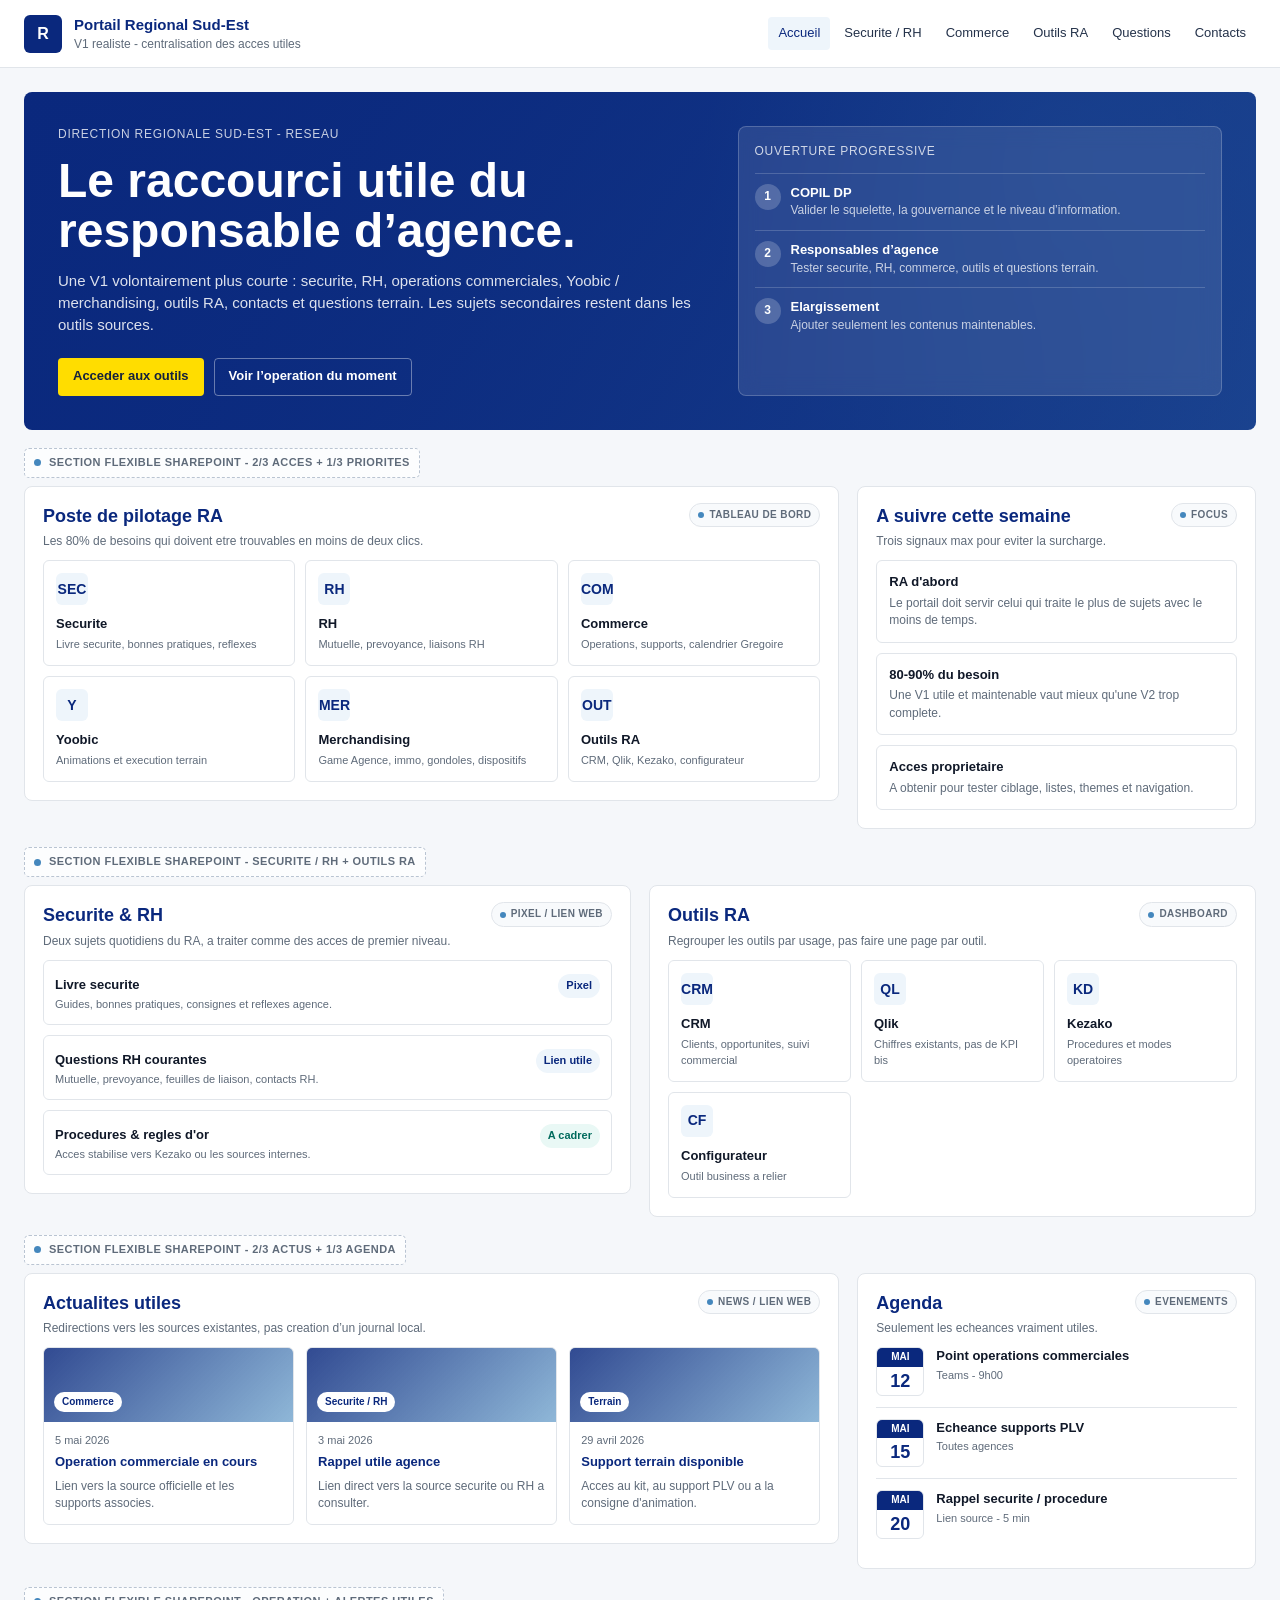
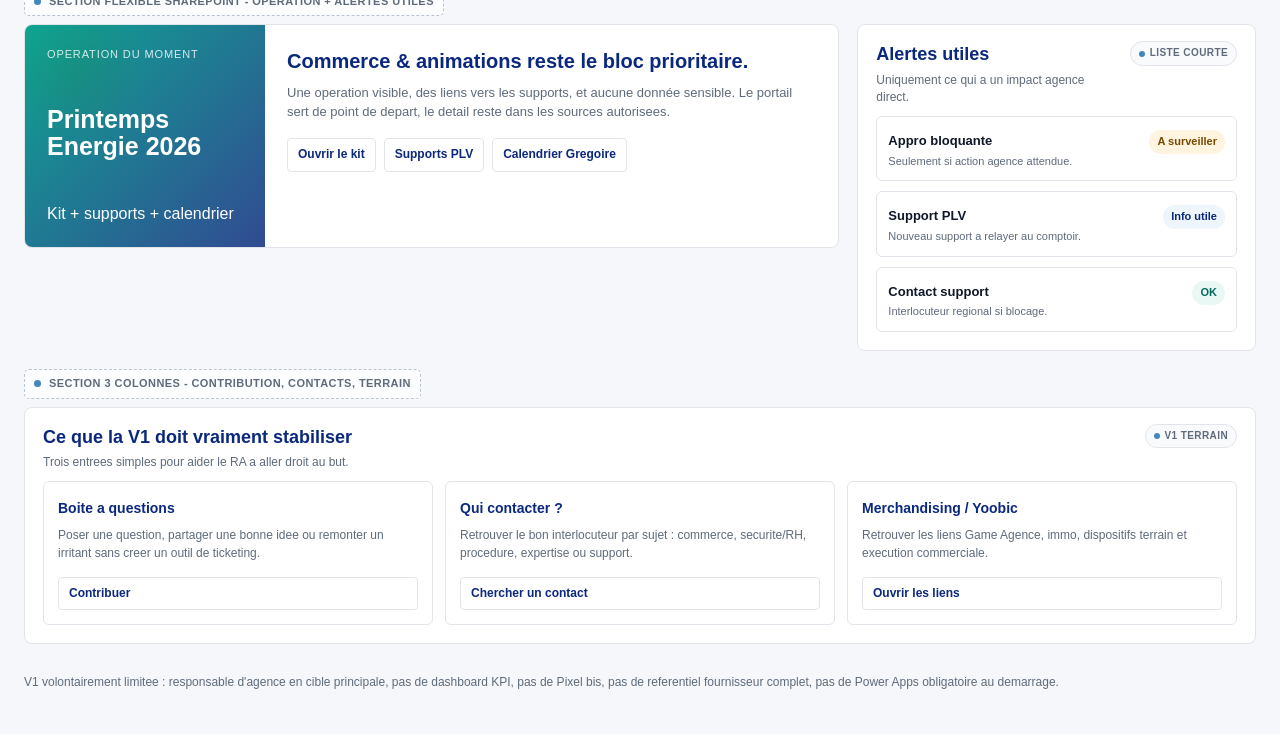
==== maquettes/drse-v1-realiste/index.html @ 52244645 "Make V1 mockup links interactive" ====
<!doctype html>
<html lang="fr">
  <head>
    <meta charset="UTF-8" />
    <meta name="viewport" content="width=device-width, initial-scale=1.0" />
    <title>Portail Regional Sud-Est - V1 realiste</title>
    <style>
      :root {
        --rexel-blue: #0a287d;
        --rexel-light-blue: #4487bd;
        --rexel-green: #009f8c;
        --rexel-orange: #ff9d00;
        --rexel-yellow: #ffdd00;
        --rexel-purple: #75007e;
        --surface: #ffffff;
        --page: #f5f7fa;
        --line: #e1e5ea;
        --text: #101828;
        --muted: #5f6b7a;
        --soft-blue: #eef5fb;
        --soft-green: #e9f8f5;
        --soft-orange: #fff4df;
      }

      * {
        box-sizing: border-box;
      }

      body {
        margin: 0;
        background: var(--page);
        color: var(--text);
        font-family: "Segoe UI", Arial, sans-serif;
        line-height: 1.45;
      }

      html {
        scroll-behavior: smooth;
      }

      a {
        color: inherit;
        text-decoration: none;
      }

      .shell {
        min-height: 100vh;
      }

      .topbar {
        background: var(--surface);
        border-bottom: 1px solid var(--line);
      }

      .topbar-inner {
        max-width: 1320px;
        margin: 0 auto;
        padding: 14px 24px;
        display: flex;
        align-items: center;
        justify-content: space-between;
        gap: 20px;
      }

      .brand {
        display: flex;
        align-items: center;
        gap: 12px;
        min-width: 0;
      }

      .brand-mark {
        width: 38px;
        height: 38px;
        border-radius: 6px;
        background: var(--rexel-blue);
        color: white;
        display: grid;
        place-items: center;
        font-weight: 800;
        letter-spacing: 0;
      }

      .brand-title {
        font-size: 15px;
        font-weight: 700;
        color: var(--rexel-blue);
      }

      .brand-subtitle {
        font-size: 12px;
        color: var(--muted);
      }

      .nav {
        display: flex;
        align-items: center;
        gap: 4px;
        flex-wrap: wrap;
        justify-content: flex-end;
      }

      .nav a {
        font-size: 13px;
        padding: 7px 10px;
        border-radius: 4px;
        color: #24324a;
      }

      .nav a.active,
      .nav a:hover {
        background: var(--soft-blue);
        color: var(--rexel-blue);
      }

      .page {
        max-width: 1320px;
        margin: 0 auto;
        padding: 24px;
      }

      .hero {
        position: relative;
        overflow: hidden;
        border-radius: 8px;
        background:
          linear-gradient(90deg, rgba(10, 40, 125, 0.94), rgba(10, 40, 125, 0.72)),
          radial-gradient(circle at 85% 20%, rgba(68, 135, 189, 0.95), transparent 34%),
          linear-gradient(135deg, #0a287d, #4487bd);
        color: white;
        min-height: 220px;
        padding: 34px;
        display: grid;
        grid-template-columns: minmax(0, 1.15fr) minmax(280px, 0.85fr);
        gap: 24px;
      }

      .hero h1 {
        margin: 0;
        font-size: clamp(30px, 4vw, 48px);
        line-height: 1.05;
        letter-spacing: 0;
      }

      .hero p {
        max-width: 660px;
        margin: 14px 0 0;
        color: rgba(255, 255, 255, 0.86);
        font-size: 15px;
      }

      .hero-actions {
        margin-top: 22px;
        display: flex;
        flex-wrap: wrap;
        gap: 10px;
      }

      .button {
        display: inline-flex;
        align-items: center;
        justify-content: center;
        min-height: 38px;
        padding: 8px 14px;
        border-radius: 4px;
        border: 1px solid transparent;
        font-size: 13px;
        font-weight: 700;
        cursor: pointer;
      }

      .button.primary {
        background: var(--rexel-yellow);
        color: #14213d;
      }

      .button.secondary {
        border-color: rgba(255, 255, 255, 0.38);
        color: white;
      }

      .hero-panel {
        align-self: stretch;
        background: rgba(255, 255, 255, 0.1);
        border: 1px solid rgba(255, 255, 255, 0.2);
        border-radius: 8px;
        padding: 16px;
        backdrop-filter: blur(10px);
      }

      .hero-panel-title {
        font-size: 12px;
        text-transform: uppercase;
        letter-spacing: 0.06em;
        color: rgba(255, 255, 255, 0.78);
        margin-bottom: 12px;
      }

      .hero-step {
        display: flex;
        gap: 10px;
        padding: 10px 0;
        border-top: 1px solid rgba(255, 255, 255, 0.18);
      }

      .hero-step:first-of-type {
        border-top: 0;
      }

      .step-number {
        width: 26px;
        height: 26px;
        border-radius: 50%;
        background: rgba(255, 255, 255, 0.2);
        display: grid;
        place-items: center;
        font-size: 12px;
        font-weight: 700;
        flex: 0 0 auto;
      }

      .hero-step strong {
        display: block;
        font-size: 13px;
      }

      .hero-step span {
        display: block;
        font-size: 12px;
        color: rgba(255, 255, 255, 0.75);
      }

      .canvas-note {
        margin: 18px 0 8px;
        display: inline-flex;
        align-items: center;
        gap: 8px;
        padding: 6px 9px;
        border: 1px dashed #b9c4d2;
        background: rgba(255, 255, 255, 0.7);
        border-radius: 5px;
        font-size: 11px;
        font-weight: 700;
        color: var(--muted);
        text-transform: uppercase;
        letter-spacing: 0.04em;
      }

      .canvas-dot {
        width: 7px;
        height: 7px;
        border-radius: 50%;
        background: var(--rexel-light-blue);
      }

      .grid-12 {
        display: grid;
        grid-template-columns: repeat(12, minmax(0, 1fr));
        gap: 18px;
        align-items: start;
      }

      .span-8 {
        grid-column: span 8;
      }

      .span-4 {
        grid-column: span 4;
      }

      .span-6 {
        grid-column: span 6;
      }

      .card {
        background: var(--surface);
        border: 1px solid var(--line);
        border-radius: 8px;
        overflow: hidden;
        scroll-margin-top: 86px;
      }

      .card-header {
        min-height: 54px;
        padding: 16px 18px 10px;
        display: flex;
        align-items: flex-start;
        justify-content: space-between;
        gap: 12px;
      }

      .card-title {
        margin: 0;
        font-size: 18px;
        color: var(--rexel-blue);
        letter-spacing: 0;
      }

      .card-subtitle {
        margin: 4px 0 0;
        font-size: 12px;
        color: var(--muted);
      }

      .tag {
        display: inline-flex;
        align-items: center;
        gap: 5px;
        white-space: nowrap;
        border: 1px solid var(--line);
        background: #f8fafc;
        border-radius: 99px;
        padding: 4px 8px;
        font-size: 10px;
        color: var(--muted);
        font-weight: 700;
        text-transform: uppercase;
        letter-spacing: 0.04em;
      }

      .tag::before {
        content: "";
        width: 6px;
        height: 6px;
        border-radius: 50%;
        background: var(--rexel-light-blue);
      }

      .card-body {
        padding: 0 18px 18px;
      }

      .dashboard-grid {
        display: grid;
        grid-template-columns: repeat(3, minmax(0, 1fr));
        gap: 10px;
      }

      .tool-card {
        min-height: 106px;
        border: 1px solid var(--line);
        border-radius: 6px;
        padding: 12px;
        display: flex;
        flex-direction: column;
        justify-content: space-between;
        background: #fff;
      }

      .tool-card:hover {
        border-color: var(--rexel-light-blue);
      }

      [data-placeholder] {
        cursor: pointer;
      }

      .tool-icon {
        width: 32px;
        height: 32px;
        border-radius: 6px;
        background: var(--soft-blue);
        color: var(--rexel-blue);
        display: grid;
        place-items: center;
        font-size: 14px;
        font-weight: 800;
      }

      .tool-card strong {
        display: block;
        margin-top: 10px;
        font-size: 13px;
      }

      .tool-card span {
        display: block;
        margin-top: 3px;
        color: var(--muted);
        font-size: 11px;
      }

      .rail-list {
        display: grid;
        gap: 10px;
      }

      .rail-item {
        border: 1px solid var(--line);
        border-radius: 6px;
        padding: 12px;
        background: #fff;
      }

      .rail-item strong {
        display: block;
        font-size: 13px;
      }

      .rail-item span {
        display: block;
        margin-top: 3px;
        color: var(--muted);
        font-size: 12px;
      }

      .news-grid {
        display: grid;
        grid-template-columns: repeat(3, minmax(0, 1fr));
        gap: 12px;
      }

      .news-card {
        border: 1px solid var(--line);
        border-radius: 6px;
        overflow: hidden;
      }

      .news-visual {
        height: 74px;
        background:
          linear-gradient(135deg, rgba(10, 40, 125, 0.84), rgba(68, 135, 189, 0.6)),
          repeating-linear-gradient(45deg, rgba(255, 255, 255, 0.14) 0 8px, transparent 8px 16px);
        display: flex;
        align-items: flex-end;
        padding: 10px;
      }

      .pill {
        display: inline-flex;
        align-items: center;
        border-radius: 99px;
        padding: 3px 8px;
        font-size: 10px;
        font-weight: 800;
        color: var(--rexel-blue);
        background: white;
      }

      .news-content {
        padding: 11px;
      }

      .news-content .date {
        font-size: 11px;
        color: var(--muted);
      }

      .news-content strong {
        display: block;
        margin-top: 4px;
        font-size: 13px;
        color: var(--rexel-blue);
      }

      .news-content p {
        margin: 6px 0 0;
        color: var(--muted);
        font-size: 12px;
      }

      .event {
        display: flex;
        gap: 12px;
        padding: 11px 0;
        border-top: 1px solid var(--line);
      }

      .event:first-child {
        border-top: 0;
        padding-top: 0;
      }

      .datebox {
        width: 48px;
        min-width: 48px;
        border-radius: 6px;
        border: 1px solid var(--line);
        text-align: center;
        overflow: hidden;
      }

      .datebox span {
        display: block;
        background: var(--rexel-blue);
        color: white;
        font-size: 10px;
        font-weight: 800;
        padding: 2px;
      }

      .datebox strong {
        display: block;
        font-size: 18px;
        line-height: 28px;
        color: var(--rexel-blue);
      }

      .event-title {
        font-size: 13px;
        font-weight: 700;
      }

      .event-meta {
        margin-top: 2px;
        color: var(--muted);
        font-size: 11px;
      }

      .operation {
        display: grid;
        grid-template-columns: 240px 1fr;
        min-height: 224px;
      }

      .operation-visual {
        background:
          linear-gradient(135deg, rgba(0, 159, 140, 0.94), rgba(10, 40, 125, 0.84)),
          radial-gradient(circle at 20% 20%, rgba(255, 221, 0, 0.85), transparent 28%);
        color: white;
        padding: 22px;
        display: flex;
        flex-direction: column;
        justify-content: space-between;
      }

      .operation-visual .label {
        font-size: 11px;
        text-transform: uppercase;
        letter-spacing: 0.08em;
        opacity: 0.82;
      }

      .operation-visual strong {
        font-size: 25px;
        line-height: 1.08;
        display: block;
      }

      .operation-copy {
        padding: 22px;
      }

      .operation-copy h3 {
        margin: 0;
        font-size: 20px;
        color: var(--rexel-blue);
      }

      .operation-copy p {
        color: var(--muted);
        font-size: 13px;
        margin: 8px 0 16px;
      }

      .mini-actions {
        display: flex;
        gap: 8px;
        flex-wrap: wrap;
      }

      .mini-link {
        border: 1px solid var(--line);
        border-radius: 4px;
        padding: 7px 10px;
        font-size: 12px;
        font-weight: 700;
        color: var(--rexel-blue);
        background: white;
      }

      .status-list {
        display: grid;
        gap: 10px;
      }

      .status-row {
        display: grid;
        grid-template-columns: 1fr auto;
        gap: 10px;
        align-items: start;
        border: 1px solid var(--line);
        border-radius: 6px;
        padding: 11px;
      }

      .status-row strong {
        font-size: 13px;
      }

      .status-row span {
        display: block;
        color: var(--muted);
        font-size: 11px;
        margin-top: 2px;
      }

      .badge {
        border-radius: 99px;
        padding: 4px 8px;
        font-size: 10px;
        font-weight: 800;
        white-space: nowrap;
      }

      .badge.warn {
        color: #794900;
        background: var(--soft-orange);
      }

      .badge.ok {
        color: #006b5d;
        background: var(--soft-green);
      }

      .badge.info {
        color: var(--rexel-blue);
        background: var(--soft-blue);
      }

      .question-grid {
        display: grid;
        grid-template-columns: repeat(3, minmax(0, 1fr));
        gap: 12px;
      }

      .question-card {
        border: 1px solid var(--line);
        border-radius: 6px;
        padding: 14px;
        min-height: 144px;
        display: flex;
        flex-direction: column;
        justify-content: space-between;
      }

      .toast {
        position: fixed;
        right: 18px;
        bottom: 18px;
        z-index: 20;
        max-width: min(420px, calc(100vw - 36px));
        border: 1px solid rgba(10, 40, 125, 0.18);
        border-left: 4px solid var(--rexel-blue);
        border-radius: 8px;
        background: white;
        box-shadow: 0 18px 44px rgba(16, 24, 40, 0.18);
        padding: 14px 16px;
        color: var(--text);
        opacity: 0;
        pointer-events: none;
        transform: translateY(10px);
        transition: 0.18s ease;
      }

      .toast.visible {
        opacity: 1;
        transform: translateY(0);
      }

      .toast strong {
        display: block;
        color: var(--rexel-blue);
        font-size: 13px;
        margin-bottom: 4px;
      }

      .toast span {
        display: block;
        color: var(--muted);
        font-size: 12px;
      }

      .question-card strong {
        color: var(--rexel-blue);
        font-size: 14px;
      }

      .question-card p {
        color: var(--muted);
        font-size: 12px;
        margin: 8px 0 12px;
      }

      .footer-note {
        color: var(--muted);
        font-size: 12px;
        padding: 18px 0 6px;
      }

      @media (max-width: 1050px) {
        .hero,
        .operation {
          grid-template-columns: 1fr;
        }

        .span-8,
        .span-4,
        .span-6 {
          grid-column: 1 / -1;
        }

        .dashboard-grid,
        .news-grid,
        .question-grid {
          grid-template-columns: repeat(2, minmax(0, 1fr));
        }
      }

      @media (max-width: 700px) {
        .topbar-inner,
        .page {
          padding-left: 14px;
          padding-right: 14px;
        }

        .hero {
          padding: 24px;
        }

        .nav {
          justify-content: flex-start;
        }

        .dashboard-grid,
        .news-grid,
        .question-grid {
          grid-template-columns: 1fr;
        }
      }
    </style>
  </head>
  <body>
    <div class="shell">
      <header class="topbar">
        <div class="topbar-inner">
          <div class="brand">
            <div class="brand-mark">R</div>
            <div>
              <div class="brand-title">Portail Regional Sud-Est</div>
              <div class="brand-subtitle">V1 realiste - centralisation des acces utiles</div>
            </div>
          </div>
          <nav class="nav" aria-label="Navigation principale">
            <a href="#accueil" class="active">Accueil</a>
            <a href="#securite-rh">Securite / RH</a>
            <a href="#commerce">Commerce</a>
            <a href="#outils-ra">Outils RA</a>
            <a href="#questions">Questions</a>
            <a href="#contacts">Contacts</a>
          </nav>
        </div>
      </header>

      <main class="page">
        <section class="hero" id="accueil">
          <div>
            <div class="hero-panel-title">Direction Regionale Sud-Est - Reseau</div>
            <h1>Le raccourci utile du responsable d’agence.</h1>
            <p>
              Une V1 volontairement plus courte : securite, RH, operations commerciales,
              Yoobic / merchandising, outils RA, contacts et questions terrain. Les sujets
              secondaires restent dans les outils sources.
            </p>
            <div class="hero-actions">
              <a class="button primary" href="#outils-ra">Acceder aux outils</a>
              <a class="button secondary" href="#commerce">Voir l’operation du moment</a>
            </div>
          </div>
          <aside class="hero-panel" aria-label="Plan de deploiement">
            <div class="hero-panel-title">Ouverture progressive</div>
            <div class="hero-step">
              <div class="step-number">1</div>
              <div>
                <strong>COPIL DP</strong>
                <span>Valider le squelette, la gouvernance et le niveau d’information.</span>
              </div>
            </div>
            <div class="hero-step">
              <div class="step-number">2</div>
              <div>
                <strong>Responsables d’agence</strong>
                <span>Tester securite, RH, commerce, outils et questions terrain.</span>
              </div>
            </div>
            <div class="hero-step">
              <div class="step-number">3</div>
              <div>
                <strong>Elargissement</strong>
                <span>Ajouter seulement les contenus maintenables.</span>
              </div>
            </div>
          </aside>
        </section>

        <div class="canvas-note"><span class="canvas-dot"></span> Section flexible SharePoint - 2/3 acces + 1/3 priorites</div>
        <section class="grid-12" id="pilotage-ra">
          <div class="card span-8">
            <div class="card-header">
              <div>
                <h2 class="card-title">Poste de pilotage RA</h2>
                <p class="card-subtitle">Les 80% de besoins qui doivent etre trouvables en moins de deux clics.</p>
              </div>
              <span class="tag">Tableau de bord</span>
            </div>
            <div class="card-body dashboard-grid">
              <a class="tool-card" href="#securite-rh">
                <div class="tool-icon">SEC</div>
                <div><strong>Securite</strong><span>Livre securite, bonnes pratiques, reflexes</span></div>
              </a>
              <a class="tool-card" href="#securite-rh">
                <div class="tool-icon">RH</div>
                <div><strong>RH</strong><span>Mutuelle, prevoyance, liaisons RH</span></div>
              </a>
              <a class="tool-card" href="#commerce">
                <div class="tool-icon">COM</div>
                <div><strong>Commerce</strong><span>Operations, supports, calendrier Gregoire</span></div>
              </a>
              <a class="tool-card" href="#terrain">
                <div class="tool-icon">Y</div>
                <div><strong>Yoobic</strong><span>Animations et execution terrain</span></div>
              </a>
              <a class="tool-card" href="#terrain">
                <div class="tool-icon">MER</div>
                <div><strong>Merchandising</strong><span>Game Agence, immo, gondoles, dispositifs</span></div>
              </a>
              <a class="tool-card" href="#outils-ra">
                <div class="tool-icon">OUT</div>
                <div><strong>Outils RA</strong><span>CRM, Qlik, Kezako, configurateur</span></div>
              </a>
            </div>
          </div>

          <aside class="card span-4">
            <div class="card-header">
              <div>
                <h2 class="card-title">A suivre cette semaine</h2>
                <p class="card-subtitle">Trois signaux max pour eviter la surcharge.</p>
              </div>
              <span class="tag">Focus</span>
            </div>
            <div class="card-body rail-list">
              <a class="rail-item" href="#questions">
                <strong>RA d'abord</strong>
                <span>Le portail doit servir celui qui traite le plus de sujets avec le moins de temps.</span>
              </a>
              <a class="rail-item" href="#pilotage-ra">
                <strong>80-90% du besoin</strong>
                <span>Une V1 utile et maintenable vaut mieux qu'une V2 trop complete.</span>
              </a>
              <a class="rail-item" href="#" data-placeholder="Dans SharePoint, ce lien pointera vers la page de demande d'acces proprietaire ou le ticket support Smart.">
                <strong>Acces proprietaire</strong>
                <span>A obtenir pour tester ciblage, listes, themes et navigation.</span>
              </a>
            </div>
          </aside>
        </section>

        <div class="canvas-note"><span class="canvas-dot"></span> Section flexible SharePoint - securite / RH + outils RA</div>
        <section class="grid-12" id="securite-rh">
          <div class="card span-6">
            <div class="card-header">
              <div>
                <h2 class="card-title">Securite & RH</h2>
                <p class="card-subtitle">Deux sujets quotidiens du RA, a traiter comme des acces de premier niveau.</p>
              </div>
              <span class="tag">Pixel / lien web</span>
            </div>
            <div class="card-body status-list">
              <div class="status-row">
                <div><strong>Livre securite</strong><span>Guides, bonnes pratiques, consignes et reflexes agence.</span></div>
                <span class="badge info">Pixel</span>
              </div>
              <div class="status-row">
                <div><strong>Questions RH courantes</strong><span>Mutuelle, prevoyance, feuilles de liaison, contacts RH.</span></div>
                <span class="badge info">Lien utile</span>
              </div>
              <div class="status-row">
                <div><strong>Procedures & regles d'or</strong><span>Acces stabilise vers Kezako ou les sources internes.</span></div>
                <span class="badge ok">A cadrer</span>
              </div>
            </div>
          </div>

          <div class="card span-6" id="outils-ra">
            <div class="card-header">
              <div>
                <h2 class="card-title">Outils RA</h2>
                <p class="card-subtitle">Regrouper les outils par usage, pas faire une page par outil.</p>
              </div>
              <span class="tag">Dashboard</span>
            </div>
            <div class="card-body dashboard-grid">
              <a class="tool-card" href="#" data-placeholder="Lien source a connecter vers le CRM Rexel."><div class="tool-icon">CRM</div><div><strong>CRM</strong><span>Clients, opportunites, suivi commercial</span></div></a>
              <a class="tool-card" href="#" data-placeholder="Lien source a connecter vers Qlik / QlikSense."><div class="tool-icon">QL</div><div><strong>Qlik</strong><span>Chiffres existants, pas de KPI bis</span></div></a>
              <a class="tool-card" href="#" data-placeholder="Lien source a connecter vers Kezako, rubrique procedures utiles RA."><div class="tool-icon">KD</div><div><strong>Kezako</strong><span>Procedures et modes operatoires</span></div></a>
              <a class="tool-card" href="#" data-placeholder="Lien source a connecter vers le configurateur digital."><div class="tool-icon">CF</div><div><strong>Configurateur</strong><span>Outil business a relier</span></div></a>
            </div>
          </div>
        </section>

        <div class="canvas-note"><span class="canvas-dot"></span> Section flexible SharePoint - 2/3 actus + 1/3 agenda</div>
        <section class="grid-12" id="actualites">
          <div class="card span-8">
            <div class="card-header">
              <div>
                <h2 class="card-title">Actualites utiles</h2>
                <p class="card-subtitle">Redirections vers les sources existantes, pas creation d’un journal local.</p>
              </div>
              <span class="tag">News / lien web</span>
            </div>
            <div class="card-body news-grid">
              <article class="news-card">
                <div class="news-visual"><span class="pill">Commerce</span></div>
                <div class="news-content">
                  <div class="date">5 mai 2026</div>
                  <a href="#commerce"><strong>Operation commerciale en cours</strong></a>
                  <p>Lien vers la source officielle et les supports associes.</p>
                </div>
              </article>
              <article class="news-card">
                <div class="news-visual"><span class="pill">Securite / RH</span></div>
                <div class="news-content">
                  <div class="date">3 mai 2026</div>
                  <a href="#securite-rh"><strong>Rappel utile agence</strong></a>
                  <p>Lien direct vers la source securite ou RH a consulter.</p>
                </div>
              </article>
              <article class="news-card">
                <div class="news-visual"><span class="pill">Terrain</span></div>
                <div class="news-content">
                  <div class="date">29 avril 2026</div>
                  <a href="#terrain"><strong>Support terrain disponible</strong></a>
                  <p>Acces au kit, au support PLV ou a la consigne d'animation.</p>
                </div>
              </article>
            </div>
          </div>

          <aside class="card span-4">
            <div class="card-header">
              <div>
                <h2 class="card-title">Agenda</h2>
                <p class="card-subtitle">Seulement les echeances vraiment utiles.</p>
              </div>
              <span class="tag">Evenements</span>
            </div>
            <div class="card-body">
              <div class="event">
                <div class="datebox"><span>MAI</span><strong>12</strong></div>
                <div>
                  <div class="event-title">Point operations commerciales</div>
                  <div class="event-meta">Teams - 9h00</div>
                </div>
              </div>
              <div class="event">
                <div class="datebox"><span>MAI</span><strong>15</strong></div>
                <div>
                  <div class="event-title">Echeance supports PLV</div>
                  <div class="event-meta">Toutes agences</div>
                </div>
              </div>
              <div class="event">
                <div class="datebox"><span>MAI</span><strong>20</strong></div>
                <div>
                  <div class="event-title">Rappel securite / procedure</div>
                  <div class="event-meta">Lien source - 5 min</div>
                </div>
              </div>
            </div>
          </aside>
        </section>

        <div class="canvas-note"><span class="canvas-dot"></span> Section flexible SharePoint - operation + alertes utiles</div>
        <section class="grid-12" id="commerce">
          <div class="card span-8 operation">
            <div class="operation-visual">
              <div class="label">Operation du moment</div>
              <strong>Printemps Energie 2026</strong>
              <span>Kit + supports + calendrier</span>
            </div>
            <div class="operation-copy">
              <h3>Commerce & animations reste le bloc prioritaire.</h3>
              <p>
                Une operation visible, des liens vers les supports, et aucune donnée
                sensible. Le portail sert de point de depart, le detail reste dans
                les sources autorisees.
              </p>
              <div class="mini-actions">
                <a class="mini-link" href="#" data-placeholder="Lien a connecter vers la bibliotheque du kit operation.">Ouvrir le kit</a>
                <a class="mini-link" href="#" data-placeholder="Lien a connecter vers le dossier supports PLV.">Supports PLV</a>
                <a class="mini-link" href="#" data-placeholder="Lien a connecter vers le calendrier Gregoire.">Calendrier Gregoire</a>
              </div>
            </div>
          </div>

          <aside class="card span-4" id="alertes">
            <div class="card-header">
              <div>
                <h2 class="card-title">Alertes utiles</h2>
                <p class="card-subtitle">Uniquement ce qui a un impact agence direct.</p>
              </div>
              <span class="tag">Liste courte</span>
            </div>
            <div class="card-body status-list">
              <div class="status-row">
                <div><strong>Appro bloquante</strong><span>Seulement si action agence attendue.</span></div>
                <span class="badge warn">A surveiller</span>
              </div>
              <div class="status-row">
                <div><strong>Support PLV</strong><span>Nouveau support a relayer au comptoir.</span></div>
                <span class="badge info">Info utile</span>
              </div>
              <div class="status-row">
                <div><strong>Contact support</strong><span>Interlocuteur regional si blocage.</span></div>
                <span class="badge ok">OK</span>
              </div>
            </div>
          </aside>
        </section>

        <div class="canvas-note"><span class="canvas-dot"></span> Section 3 colonnes - contribution, contacts, terrain</div>
        <section class="card" id="questions">
          <div class="card-header">
            <div>
              <h2 class="card-title">Ce que la V1 doit vraiment stabiliser</h2>
              <p class="card-subtitle">Trois entrees simples pour aider le RA a aller droit au but.</p>
            </div>
            <span class="tag">V1 terrain</span>
          </div>
          <div class="card-body question-grid">
            <article class="question-card">
              <div>
                <strong>Boite a questions</strong>
                <p>Poser une question, partager une bonne idee ou remonter un irritant sans creer un outil de ticketing.</p>
              </div>
              <a class="mini-link" href="#" data-placeholder="Dans SharePoint, ce bouton ouvrira Forms ou la Boite a idees.">Contribuer</a>
            </article>
            <article class="question-card" id="contacts">
              <div>
                <strong>Qui contacter ?</strong>
                <p>Retrouver le bon interlocuteur par sujet : commerce, securite/RH, procedure, expertise ou support.</p>
              </div>
              <a class="mini-link" href="#" data-placeholder="Dans SharePoint, ce bouton pointera vers le trombinoscope ou la liste Contacts.">Chercher un contact</a>
            </article>
            <article class="question-card" id="terrain">
              <div>
                <strong>Merchandising / Yoobic</strong>
                <p>Retrouver les liens Game Agence, immo, dispositifs terrain et execution commerciale.</p>
              </div>
              <a class="mini-link" href="#" data-placeholder="Liens a connecter vers Yoobic, Game Agence et les dossiers merchandising.">Ouvrir les liens</a>
            </article>
          </div>
        </section>

        <p class="footer-note">
          V1 volontairement limitee : responsable d'agence en cible principale, pas de dashboard KPI, pas de Pixel bis, pas de referentiel fournisseur complet, pas de Power Apps obligatoire au demarrage.
        </p>
      </main>
      <div class="toast" role="status" aria-live="polite">
        <strong>Lien source a connecter</strong>
        <span>Ce bouton indique l'emplacement futur dans SharePoint.</span>
      </div>
    </div>
    <script>
      const toast = document.querySelector(".toast");
      let toastTimer;

      function showPlaceholder(message) {
        if (!toast) return;
        toast.querySelector("span").textContent = message || "Ce lien sera connecte dans SharePoint.";
        toast.classList.add("visible");
        clearTimeout(toastTimer);
        toastTimer = setTimeout(() => toast.classList.remove("visible"), 3200);
      }

      document.addEventListener("click", (event) => {
        const placeholder = event.target.closest("[data-placeholder]");
        if (!placeholder) return;
        event.preventDefault();
        showPlaceholder(placeholder.dataset.placeholder);
      });

      const navLinks = [...document.querySelectorAll(".nav a")];
      navLinks.forEach((link) => {
        link.addEventListener("click", () => {
          navLinks.forEach((item) => item.classList.remove("active"));
          link.classList.add("active");
        });
      });
    </script>
  </body>
</html>
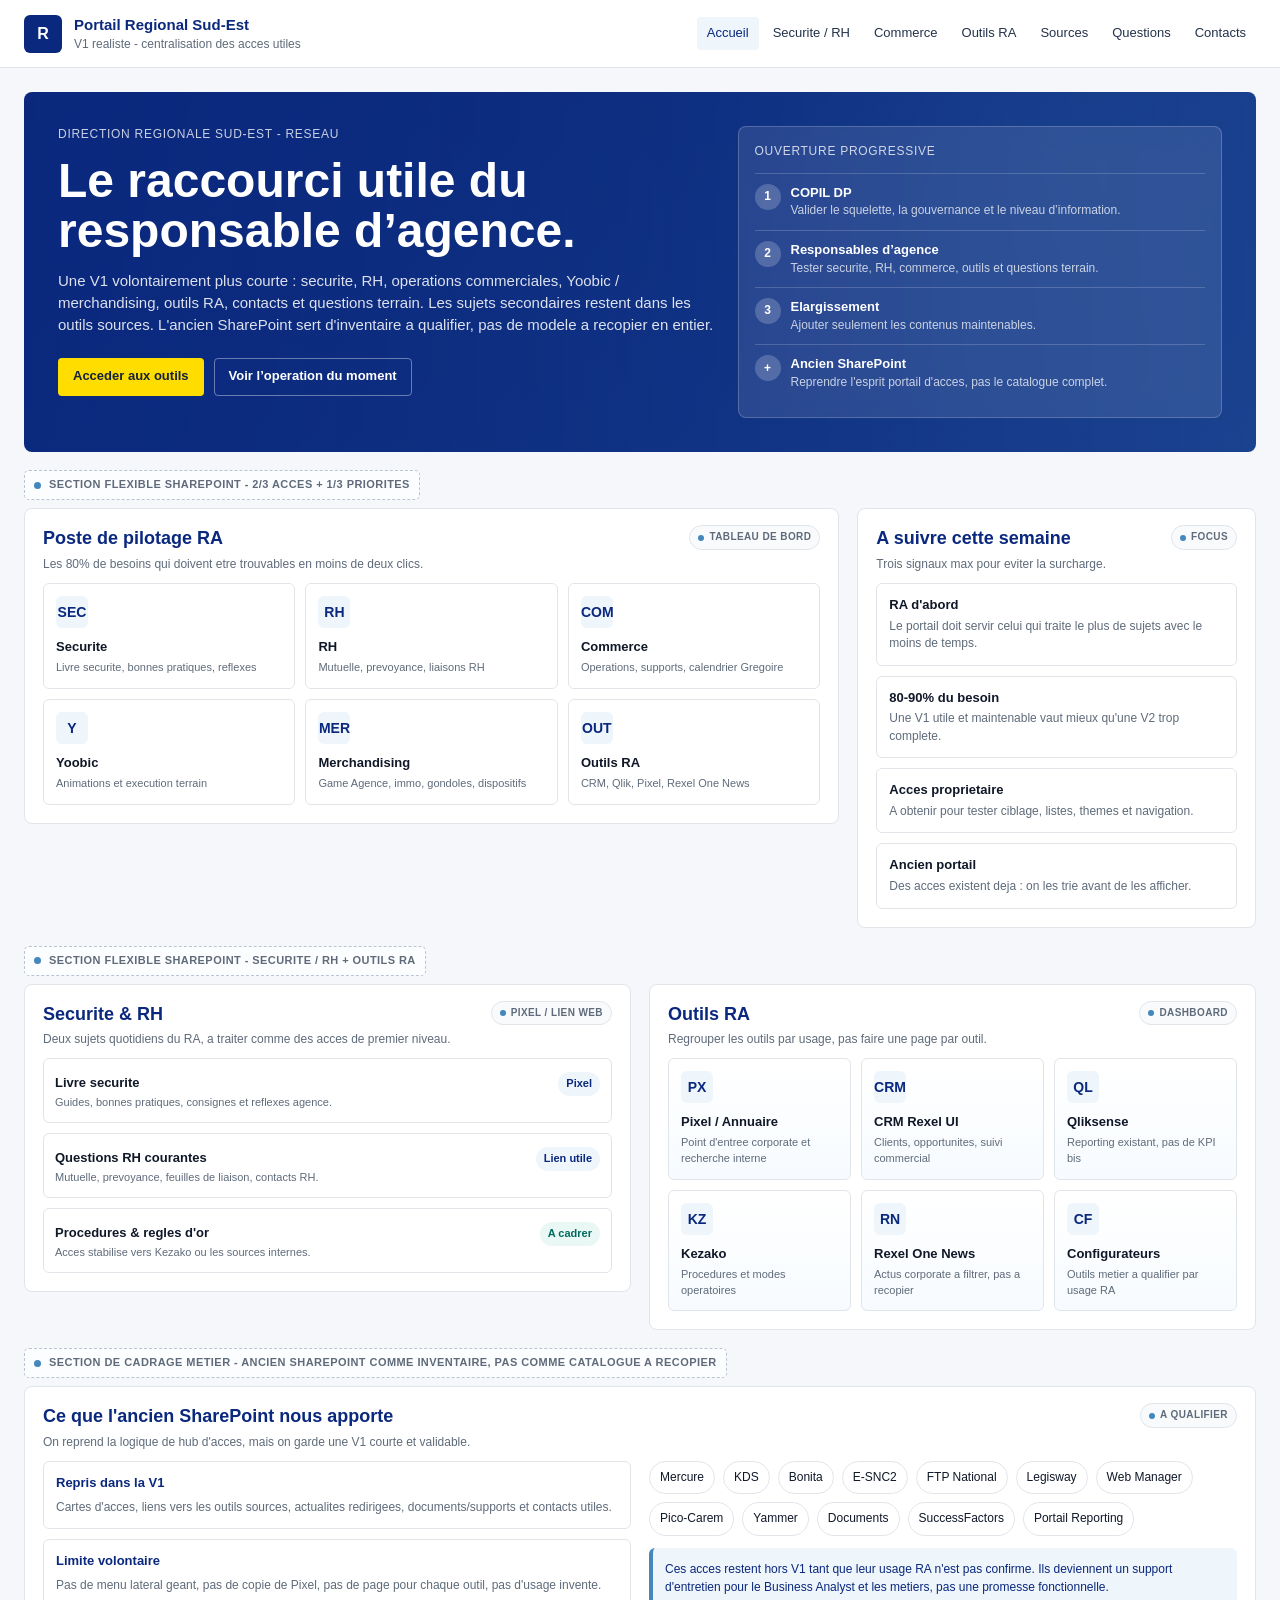
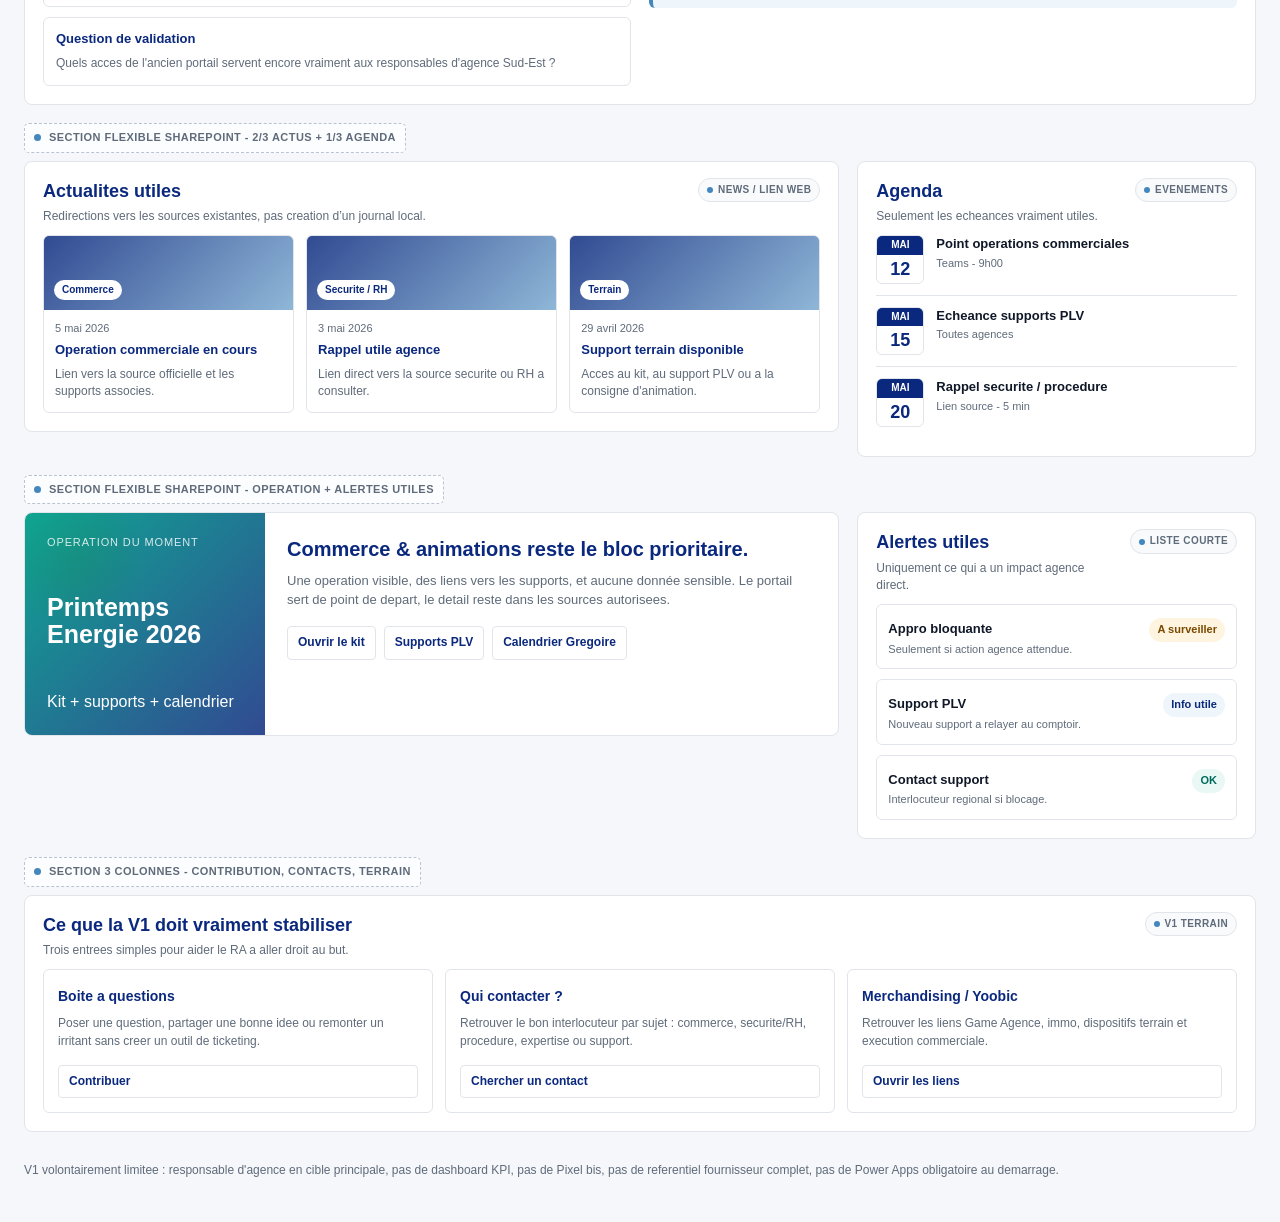
==== commit f0aba22e: "Use old SharePoint as V1 access inventory" ====
--- a/maquettes/drse-v1-realiste/index.html
+++ b/maquettes/drse-v1-realiste/index.html
@@ -351,6 +351,10 @@
         border-color: var(--rexel-light-blue);
       }
 
+      .tool-card.source {
+        background: linear-gradient(180deg, #ffffff 0%, #f7fbff 100%);
+      }
+
       [data-placeholder] {
         cursor: pointer;
       }
@@ -378,6 +382,62 @@
         margin-top: 3px;
         color: var(--muted);
         font-size: 11px;
+      }
+
+      .source-grid {
+        display: grid;
+        grid-template-columns: repeat(2, minmax(0, 1fr));
+        gap: 18px;
+      }
+
+      .source-list {
+        display: grid;
+        gap: 10px;
+      }
+
+      .source-item {
+        border: 1px solid var(--line);
+        border-radius: 6px;
+        background: #fff;
+        padding: 12px;
+        display: grid;
+        gap: 6px;
+      }
+
+      .source-item strong {
+        color: var(--rexel-blue);
+        font-size: 13px;
+      }
+
+      .source-item span {
+        color: var(--muted);
+        font-size: 12px;
+      }
+
+      .source-chips {
+        display: flex;
+        flex-wrap: wrap;
+        gap: 8px;
+      }
+
+      .source-chip {
+        border: 1px solid var(--line);
+        border-radius: 99px;
+        background: #fff;
+        padding: 7px 10px;
+        font-size: 12px;
+        color: var(--text);
+      }
+
+      .decision-note {
+        margin-top: 12px;
+        border-left: 4px solid var(--rexel-light-blue);
+        background: var(--soft-blue);
+        border-radius: 6px;
+        padding: 12px;
+        color: var(--rexel-blue);
+        font-size: 12px;
+        line-height: 1.5;
       }
 
       .rail-list {
@@ -724,7 +784,8 @@
 
         .dashboard-grid,
         .news-grid,
-        .question-grid {
+        .question-grid,
+        .source-grid {
           grid-template-columns: 1fr;
         }
       }
@@ -746,6 +807,7 @@
             <a href="#securite-rh">Securite / RH</a>
             <a href="#commerce">Commerce</a>
             <a href="#outils-ra">Outils RA</a>
+            <a href="#sources">Sources</a>
             <a href="#questions">Questions</a>
             <a href="#contacts">Contacts</a>
           </nav>
@@ -760,7 +822,8 @@
             <p>
               Une V1 volontairement plus courte : securite, RH, operations commerciales,
               Yoobic / merchandising, outils RA, contacts et questions terrain. Les sujets
-              secondaires restent dans les outils sources.
+              secondaires restent dans les outils sources. L'ancien SharePoint sert
+              d'inventaire a qualifier, pas de modele a recopier en entier.
             </p>
             <div class="hero-actions">
               <a class="button primary" href="#outils-ra">Acceder aux outils</a>
@@ -788,6 +851,13 @@
               <div>
                 <strong>Elargissement</strong>
                 <span>Ajouter seulement les contenus maintenables.</span>
+              </div>
+            </div>
+            <div class="hero-step">
+              <div class="step-number">+</div>
+              <div>
+                <strong>Ancien SharePoint</strong>
+                <span>Reprendre l'esprit portail d'acces, pas le catalogue complet.</span>
               </div>
             </div>
           </aside>
@@ -826,7 +896,7 @@
               </a>
               <a class="tool-card" href="#outils-ra">
                 <div class="tool-icon">OUT</div>
-                <div><strong>Outils RA</strong><span>CRM, Qlik, Kezako, configurateur</span></div>
+                <div><strong>Outils RA</strong><span>CRM, Qlik, Pixel, Rexel One News</span></div>
               </a>
             </div>
           </div>
@@ -852,6 +922,10 @@
                 <strong>Acces proprietaire</strong>
                 <span>A obtenir pour tester ciblage, listes, themes et navigation.</span>
               </a>
+              <a class="rail-item" href="#sources">
+                <strong>Ancien portail</strong>
+                <span>Des acces existent deja : on les trie avant de les afficher.</span>
+              </a>
             </div>
           </aside>
         </section>
@@ -891,10 +965,60 @@
               <span class="tag">Dashboard</span>
             </div>
             <div class="card-body dashboard-grid">
-              <a class="tool-card" href="#" data-placeholder="Lien source a connecter vers le CRM Rexel."><div class="tool-icon">CRM</div><div><strong>CRM</strong><span>Clients, opportunites, suivi commercial</span></div></a>
-              <a class="tool-card" href="#" data-placeholder="Lien source a connecter vers Qlik / QlikSense."><div class="tool-icon">QL</div><div><strong>Qlik</strong><span>Chiffres existants, pas de KPI bis</span></div></a>
-              <a class="tool-card" href="#" data-placeholder="Lien source a connecter vers Kezako, rubrique procedures utiles RA."><div class="tool-icon">KD</div><div><strong>Kezako</strong><span>Procedures et modes operatoires</span></div></a>
-              <a class="tool-card" href="#" data-placeholder="Lien source a connecter vers le configurateur digital."><div class="tool-icon">CF</div><div><strong>Configurateur</strong><span>Outil business a relier</span></div></a>
+              <a class="tool-card source" href="#" data-placeholder="Lien source a connecter vers Pixel / Annuaire Pixel."><div class="tool-icon">PX</div><div><strong>Pixel / Annuaire</strong><span>Point d'entree corporate et recherche interne</span></div></a>
+              <a class="tool-card source" href="#" data-placeholder="Lien source a connecter vers le CRM Rexel."><div class="tool-icon">CRM</div><div><strong>CRM Rexel UI</strong><span>Clients, opportunites, suivi commercial</span></div></a>
+              <a class="tool-card source" href="#" data-placeholder="Lien source a connecter vers Qliksense."><div class="tool-icon">QL</div><div><strong>Qliksense</strong><span>Reporting existant, pas de KPI bis</span></div></a>
+              <a class="tool-card source" href="#" data-placeholder="Lien source a connecter vers Kezako, rubrique procedures utiles RA."><div class="tool-icon">KZ</div><div><strong>Kezako</strong><span>Procedures et modes operatoires</span></div></a>
+              <a class="tool-card source" href="#" data-placeholder="Lien source a connecter vers Rexel One News ou la source d'actualites corporate."><div class="tool-icon">RN</div><div><strong>Rexel One News</strong><span>Actus corporate a filtrer, pas a recopier</span></div></a>
+              <a class="tool-card source" href="#" data-placeholder="Lien source a connecter vers les configurateurs utiles aux agences."><div class="tool-icon">CF</div><div><strong>Configurateurs</strong><span>Outils metier a qualifier par usage RA</span></div></a>
+            </div>
+          </div>
+        </section>
+
+        <div class="canvas-note"><span class="canvas-dot"></span> Section de cadrage metier - ancien SharePoint comme inventaire, pas comme catalogue a recopier</div>
+        <section class="card" id="sources">
+          <div class="card-header">
+            <div>
+              <h2 class="card-title">Ce que l'ancien SharePoint nous apporte</h2>
+              <p class="card-subtitle">On reprend la logique de hub d'acces, mais on garde une V1 courte et validable.</p>
+            </div>
+            <span class="tag">A qualifier</span>
+          </div>
+          <div class="card-body source-grid">
+            <div class="source-list">
+              <div class="source-item">
+                <strong>Repris dans la V1</strong>
+                <span>Cartes d'acces, liens vers les outils sources, actualites redirigees, documents/supports et contacts utiles.</span>
+              </div>
+              <div class="source-item">
+                <strong>Limite volontaire</strong>
+                <span>Pas de menu lateral geant, pas de copie de Pixel, pas de page pour chaque outil, pas d'usage invente.</span>
+              </div>
+              <div class="source-item">
+                <strong>Question de validation</strong>
+                <span>Quels acces de l'ancien portail servent encore vraiment aux responsables d'agence Sud-Est ?</span>
+              </div>
+            </div>
+            <div>
+              <div class="source-chips">
+                <span class="source-chip">Mercure</span>
+                <span class="source-chip">KDS</span>
+                <span class="source-chip">Bonita</span>
+                <span class="source-chip">E-SNC2</span>
+                <span class="source-chip">FTP National</span>
+                <span class="source-chip">Legisway</span>
+                <span class="source-chip">Web Manager</span>
+                <span class="source-chip">Pico-Carem</span>
+                <span class="source-chip">Yammer</span>
+                <span class="source-chip">Documents</span>
+                <span class="source-chip">SuccessFactors</span>
+                <span class="source-chip">Portail Reporting</span>
+              </div>
+              <div class="decision-note">
+                Ces acces restent hors V1 tant que leur usage RA n'est pas confirme.
+                Ils deviennent un support d'entretien pour le Business Analyst et les
+                metiers, pas une promesse fonctionnelle.
+              </div>
             </div>
           </div>
         </section>
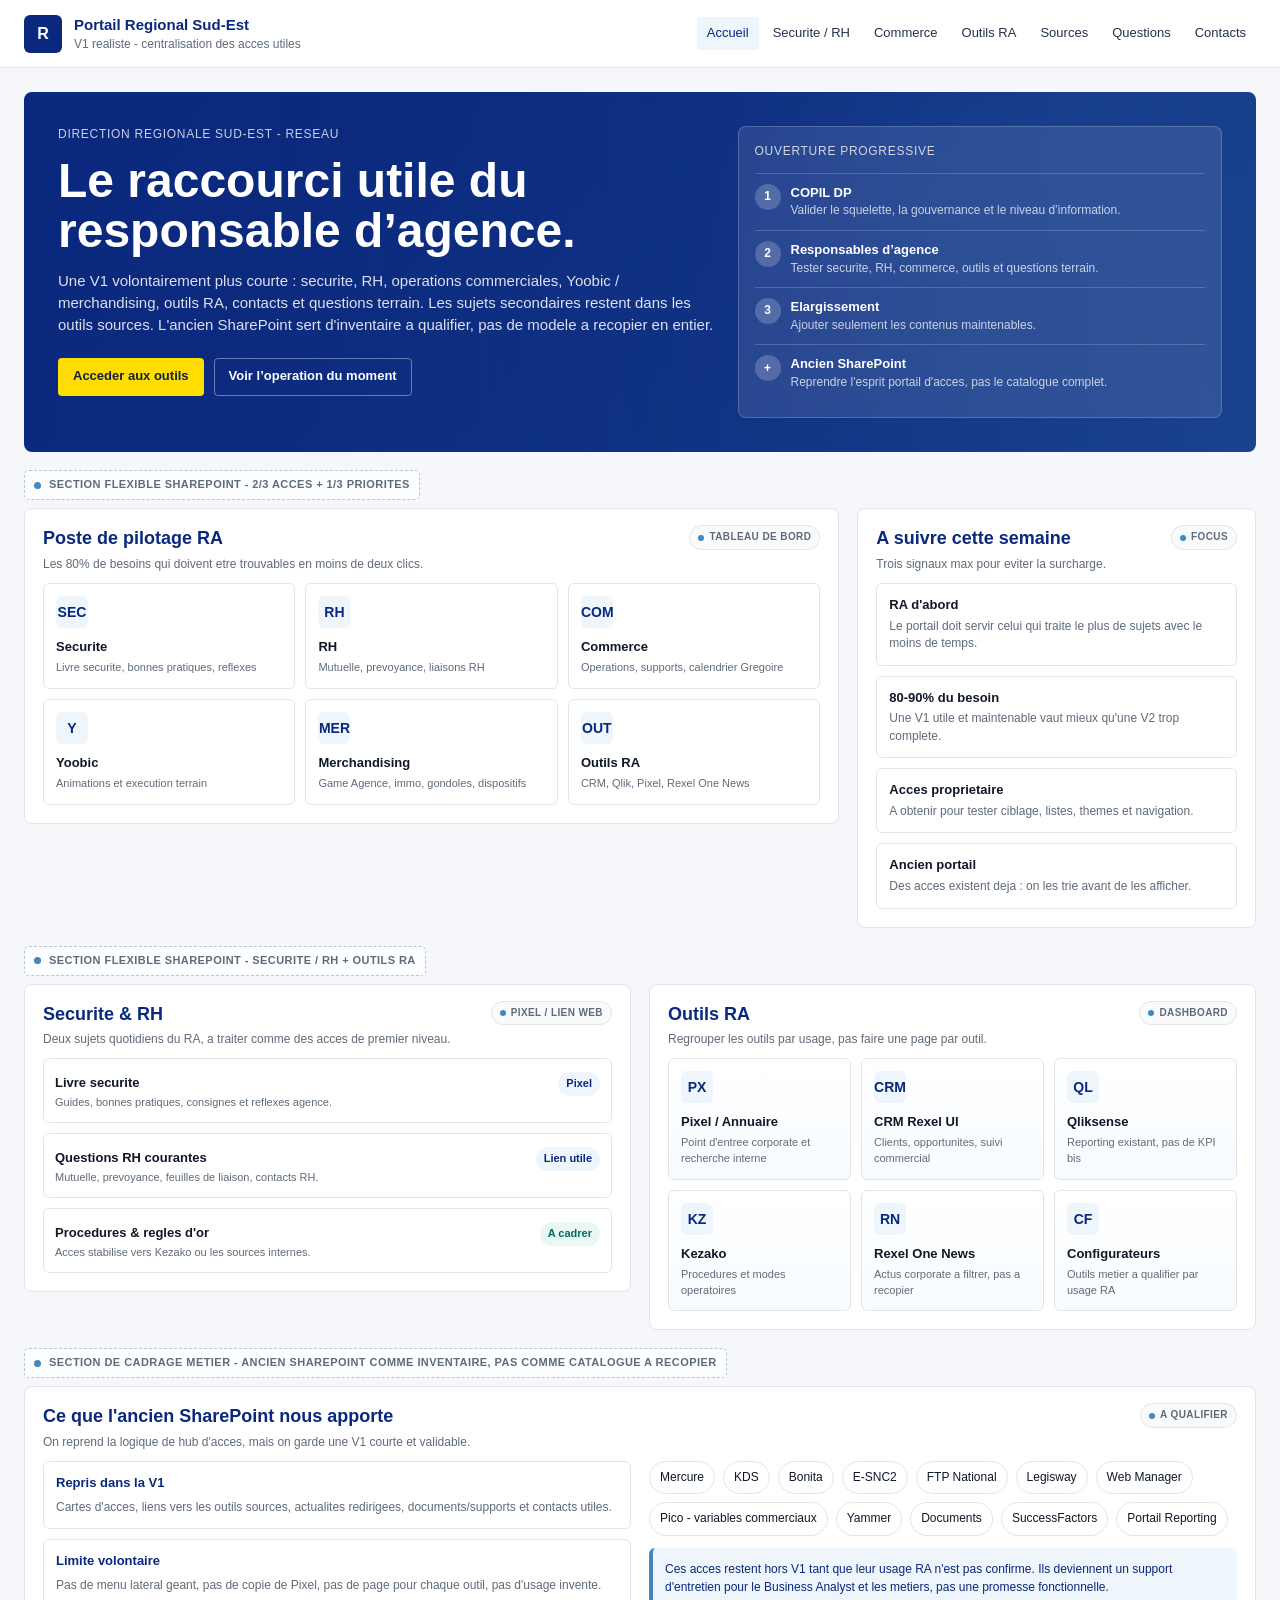
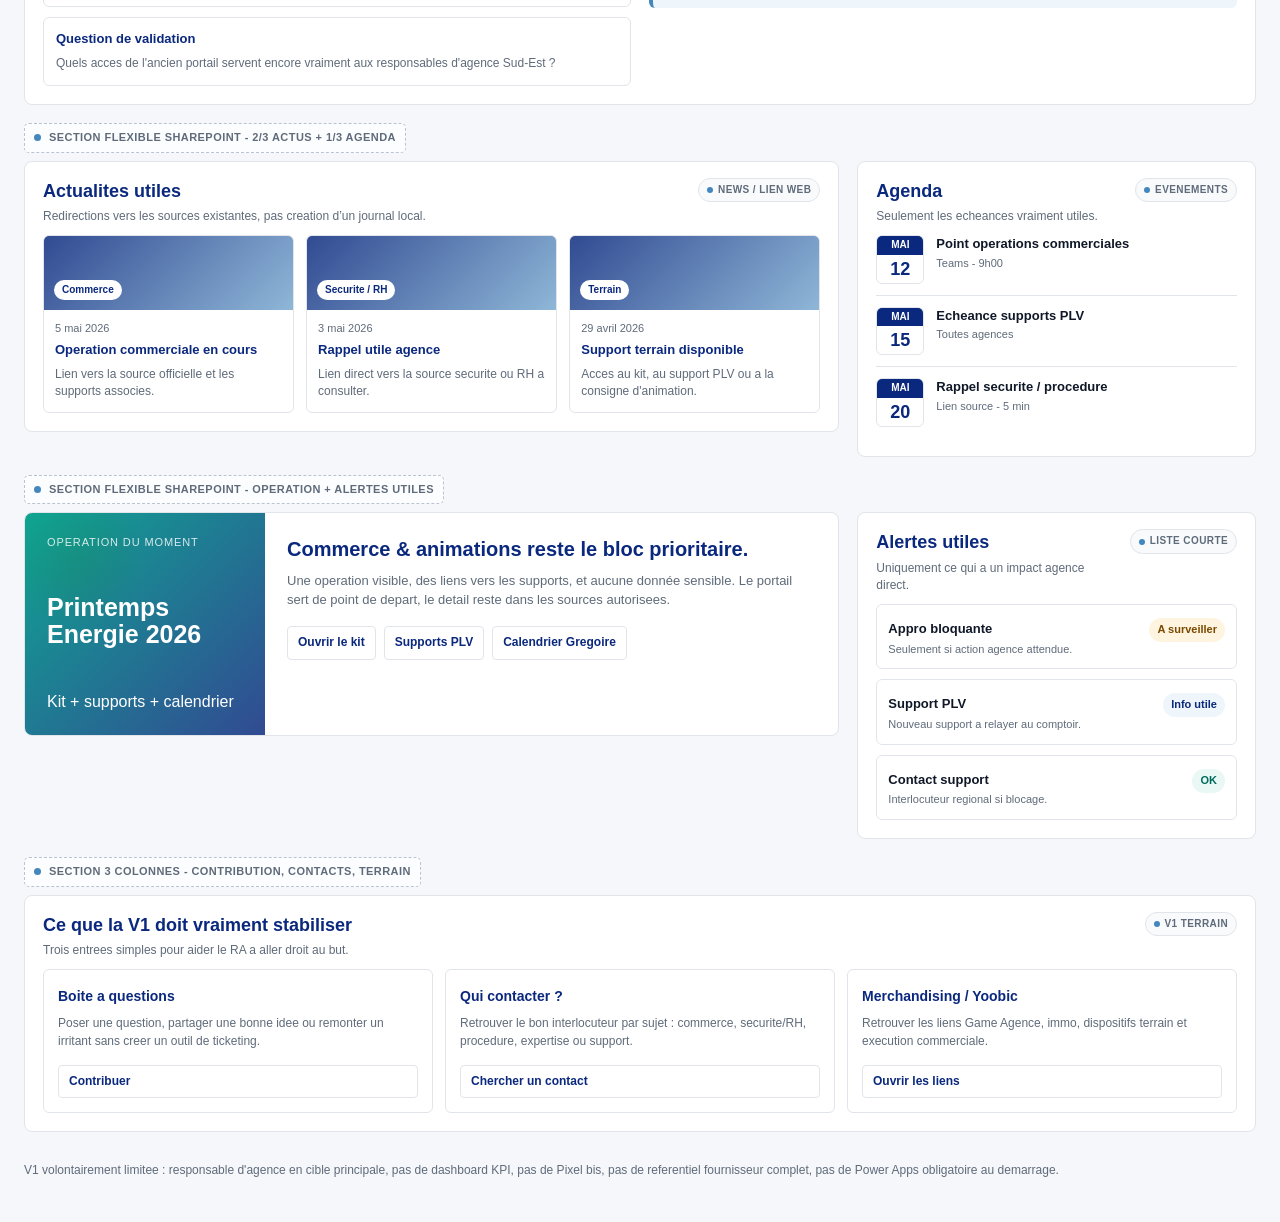
==== commit 1e550fc0: "Clarify Pico label in V1 inventory" ====
--- a/maquettes/drse-v1-realiste/index.html
+++ b/maquettes/drse-v1-realiste/index.html
@@ -1008,7 +1008,7 @@
                 <span class="source-chip">FTP National</span>
                 <span class="source-chip">Legisway</span>
                 <span class="source-chip">Web Manager</span>
-                <span class="source-chip">Pico-Carem</span>
+                <span class="source-chip">Pico - variables commerciaux</span>
                 <span class="source-chip">Yammer</span>
                 <span class="source-chip">Documents</span>
                 <span class="source-chip">SuccessFactors</span>
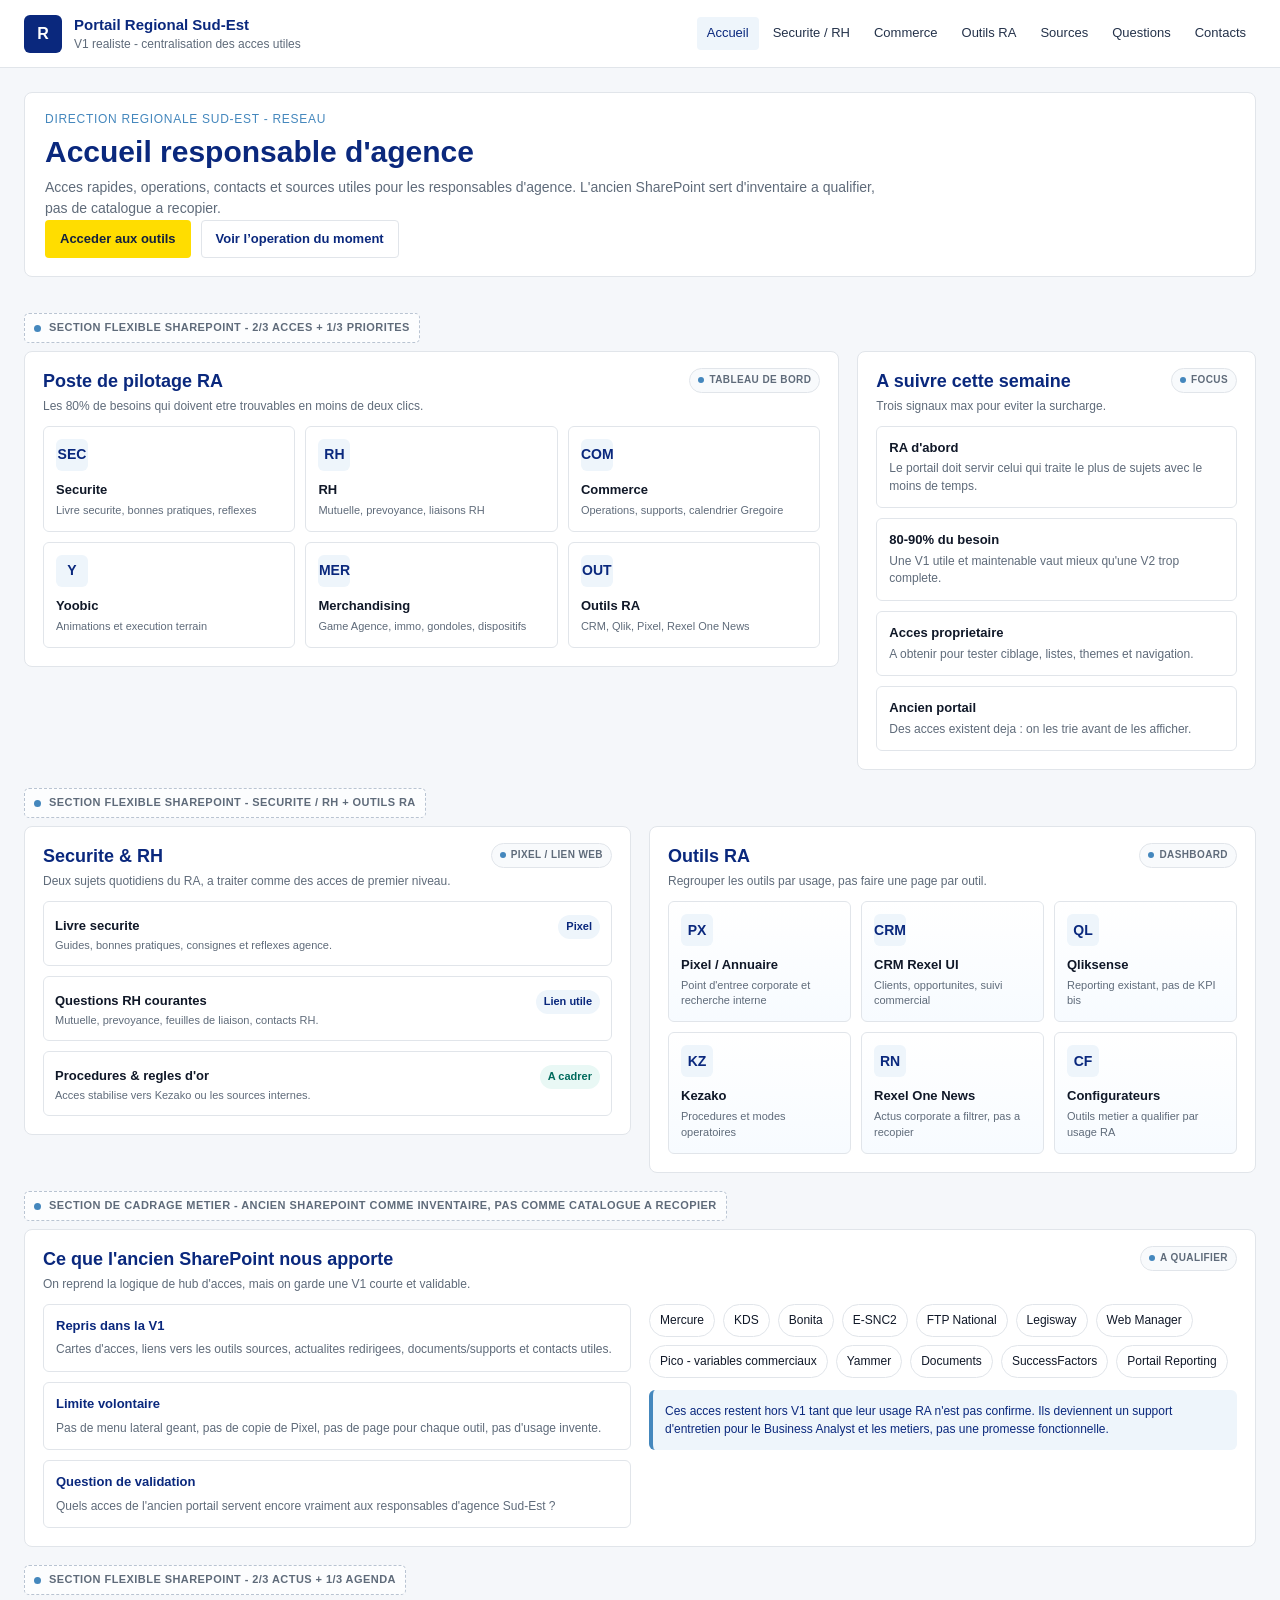
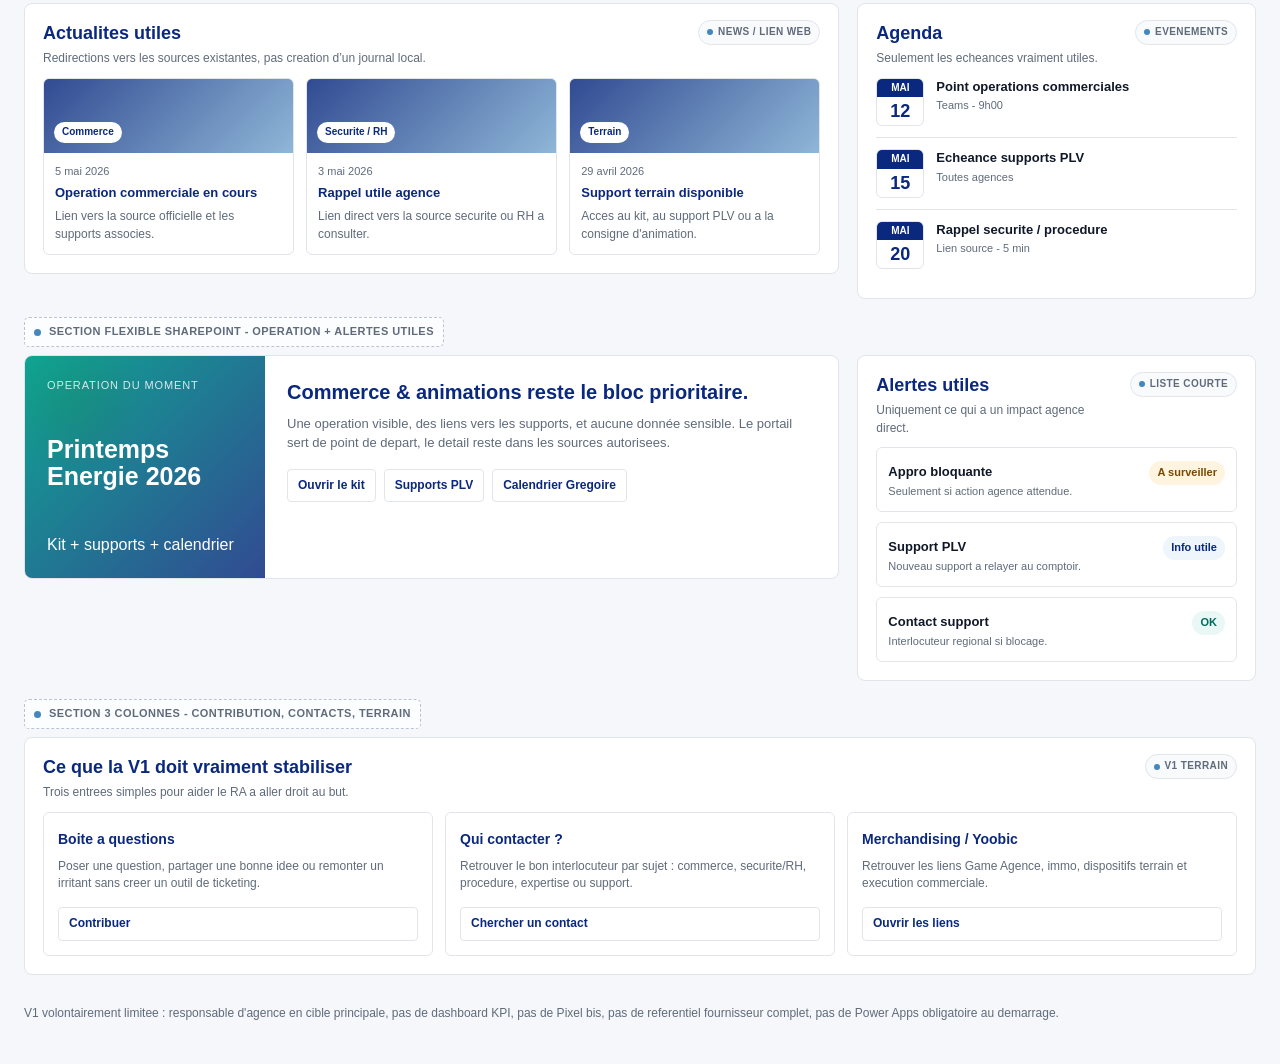
==== commit 7441be84: "Replace V1 hero with compact intro" ====
--- a/maquettes/drse-v1-realiste/index.html
+++ b/maquettes/drse-v1-realiste/index.html
@@ -119,6 +119,65 @@
         padding: 24px;
       }
 
+      .page-intro {
+        scroll-margin-top: 86px;
+        display: flex;
+        align-items: flex-end;
+        justify-content: space-between;
+        gap: 24px;
+        border: 1px solid var(--line);
+        border-radius: 8px;
+        background: #fff;
+        padding: 18px 20px;
+        margin-bottom: 18px;
+      }
+
+      .page-intro h1 {
+        margin: 4px 0 0;
+        color: var(--rexel-blue);
+        font-size: 30px;
+        line-height: 1.14;
+        letter-spacing: 0;
+      }
+
+      .page-intro p {
+        margin: 8px 0 0;
+        max-width: 840px;
+        color: var(--muted);
+        font-size: 14px;
+        line-height: 1.55;
+      }
+
+      .page-intro .hero-panel {
+        display: none;
+      }
+
+      .page-intro .hero-panel-title {
+        color: var(--rexel-light-blue);
+        margin-bottom: 6px;
+      }
+
+      .page-intro .hero-actions {
+        margin-top: 0;
+        flex: 0 0 auto;
+        align-self: flex-end;
+      }
+
+      .page-kicker {
+        color: var(--rexel-light-blue);
+        font-size: 12px;
+        text-transform: uppercase;
+        font-weight: 800;
+        letter-spacing: 0.06em;
+      }
+
+      .intro-actions {
+        display: flex;
+        gap: 10px;
+        flex-wrap: wrap;
+        justify-content: flex-end;
+      }
+
       .hero {
         position: relative;
         overflow: hidden;
@@ -177,6 +236,12 @@
       .button.secondary {
         border-color: rgba(255, 255, 255, 0.38);
         color: white;
+      }
+
+      .page-intro .button.secondary {
+        border-color: var(--line);
+        color: var(--rexel-blue);
+        background: #fff;
       }
 
       .hero-panel {
@@ -778,6 +843,15 @@
           padding: 24px;
         }
 
+        .page-intro {
+          align-items: flex-start;
+          flex-direction: column;
+        }
+
+        .intro-actions {
+          justify-content: flex-start;
+        }
+
         .nav {
           justify-content: flex-start;
         }
@@ -815,15 +889,13 @@
       </header>
 
       <main class="page">
-        <section class="hero" id="accueil">
+        <section class="page-intro" id="accueil">
           <div>
             <div class="hero-panel-title">Direction Regionale Sud-Est - Reseau</div>
-            <h1>Le raccourci utile du responsable d’agence.</h1>
+            <h1>Accueil responsable d'agence</h1>
             <p>
-              Une V1 volontairement plus courte : securite, RH, operations commerciales,
-              Yoobic / merchandising, outils RA, contacts et questions terrain. Les sujets
-              secondaires restent dans les outils sources. L'ancien SharePoint sert
-              d'inventaire a qualifier, pas de modele a recopier en entier.
+              Acces rapides, operations, contacts et sources utiles pour les responsables
+              d'agence. L'ancien SharePoint sert d'inventaire a qualifier, pas de catalogue a recopier.
             </p>
             <div class="hero-actions">
               <a class="button primary" href="#outils-ra">Acceder aux outils</a>
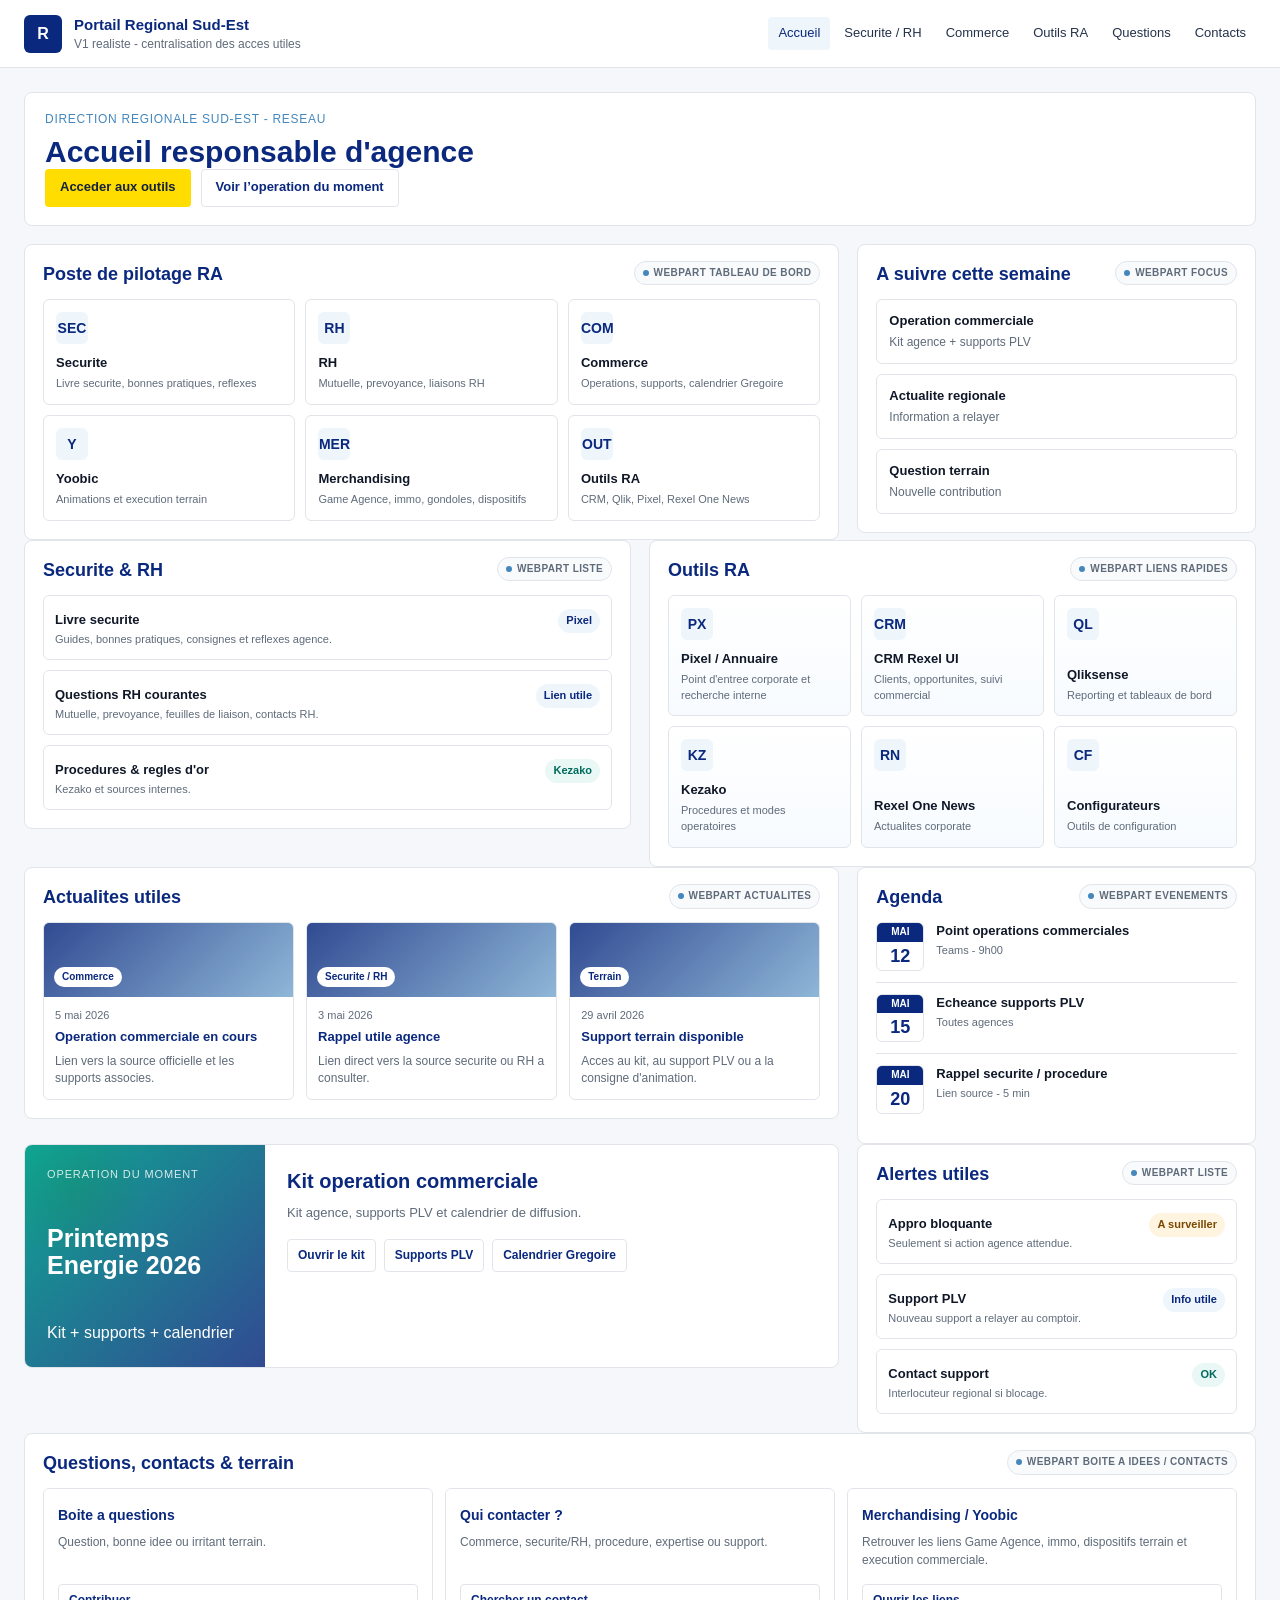
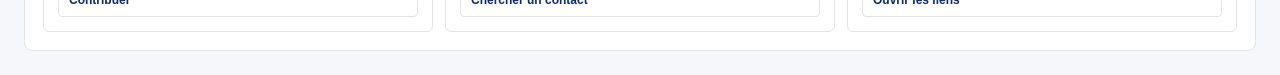
==== commit 8307f17c: "Remove V1 explanatory annotations" ====
--- a/maquettes/drse-v1-realiste/index.html
+++ b/maquettes/drse-v1-realiste/index.html
@@ -881,7 +881,6 @@
             <a href="#securite-rh">Securite / RH</a>
             <a href="#commerce">Commerce</a>
             <a href="#outils-ra">Outils RA</a>
-            <a href="#sources">Sources</a>
             <a href="#questions">Questions</a>
             <a href="#contacts">Contacts</a>
           </nav>
@@ -893,57 +892,20 @@
           <div>
             <div class="hero-panel-title">Direction Regionale Sud-Est - Reseau</div>
             <h1>Accueil responsable d'agence</h1>
-            <p>
-              Acces rapides, operations, contacts et sources utiles pour les responsables
-              d'agence. L'ancien SharePoint sert d'inventaire a qualifier, pas de catalogue a recopier.
-            </p>
             <div class="hero-actions">
               <a class="button primary" href="#outils-ra">Acceder aux outils</a>
               <a class="button secondary" href="#commerce">Voir l’operation du moment</a>
             </div>
           </div>
-          <aside class="hero-panel" aria-label="Plan de deploiement">
-            <div class="hero-panel-title">Ouverture progressive</div>
-            <div class="hero-step">
-              <div class="step-number">1</div>
-              <div>
-                <strong>COPIL DP</strong>
-                <span>Valider le squelette, la gouvernance et le niveau d’information.</span>
-              </div>
-            </div>
-            <div class="hero-step">
-              <div class="step-number">2</div>
-              <div>
-                <strong>Responsables d’agence</strong>
-                <span>Tester securite, RH, commerce, outils et questions terrain.</span>
-              </div>
-            </div>
-            <div class="hero-step">
-              <div class="step-number">3</div>
-              <div>
-                <strong>Elargissement</strong>
-                <span>Ajouter seulement les contenus maintenables.</span>
-              </div>
-            </div>
-            <div class="hero-step">
-              <div class="step-number">+</div>
-              <div>
-                <strong>Ancien SharePoint</strong>
-                <span>Reprendre l'esprit portail d'acces, pas le catalogue complet.</span>
-              </div>
-            </div>
-          </aside>
         </section>
 
-        <div class="canvas-note"><span class="canvas-dot"></span> Section flexible SharePoint - 2/3 acces + 1/3 priorites</div>
         <section class="grid-12" id="pilotage-ra">
           <div class="card span-8">
             <div class="card-header">
               <div>
                 <h2 class="card-title">Poste de pilotage RA</h2>
-                <p class="card-subtitle">Les 80% de besoins qui doivent etre trouvables en moins de deux clics.</p>
-              </div>
-              <span class="tag">Tableau de bord</span>
+              </div>
+              <span class="tag">WebPart Tableau de bord</span>
             </div>
             <div class="card-body dashboard-grid">
               <a class="tool-card" href="#securite-rh">
@@ -977,40 +939,33 @@
             <div class="card-header">
               <div>
                 <h2 class="card-title">A suivre cette semaine</h2>
-                <p class="card-subtitle">Trois signaux max pour eviter la surcharge.</p>
-              </div>
-              <span class="tag">Focus</span>
+              </div>
+              <span class="tag">WebPart Focus</span>
             </div>
             <div class="card-body rail-list">
+              <a class="rail-item" href="#commerce">
+                <strong>Operation commerciale</strong>
+                <span>Kit agence + supports PLV</span>
+              </a>
+              <a class="rail-item" href="#actualites">
+                <strong>Actualite regionale</strong>
+                <span>Information a relayer</span>
+              </a>
               <a class="rail-item" href="#questions">
-                <strong>RA d'abord</strong>
-                <span>Le portail doit servir celui qui traite le plus de sujets avec le moins de temps.</span>
-              </a>
-              <a class="rail-item" href="#pilotage-ra">
-                <strong>80-90% du besoin</strong>
-                <span>Une V1 utile et maintenable vaut mieux qu'une V2 trop complete.</span>
-              </a>
-              <a class="rail-item" href="#" data-placeholder="Dans SharePoint, ce lien pointera vers la page de demande d'acces proprietaire ou le ticket support Smart.">
-                <strong>Acces proprietaire</strong>
-                <span>A obtenir pour tester ciblage, listes, themes et navigation.</span>
-              </a>
-              <a class="rail-item" href="#sources">
-                <strong>Ancien portail</strong>
-                <span>Des acces existent deja : on les trie avant de les afficher.</span>
+                <strong>Question terrain</strong>
+                <span>Nouvelle contribution</span>
               </a>
             </div>
           </aside>
         </section>
 
-        <div class="canvas-note"><span class="canvas-dot"></span> Section flexible SharePoint - securite / RH + outils RA</div>
         <section class="grid-12" id="securite-rh">
           <div class="card span-6">
             <div class="card-header">
               <div>
                 <h2 class="card-title">Securite & RH</h2>
-                <p class="card-subtitle">Deux sujets quotidiens du RA, a traiter comme des acces de premier niveau.</p>
-              </div>
-              <span class="tag">Pixel / lien web</span>
+              </div>
+              <span class="tag">WebPart Liste</span>
             </div>
             <div class="card-body status-list">
               <div class="status-row">
@@ -1022,8 +977,8 @@
                 <span class="badge info">Lien utile</span>
               </div>
               <div class="status-row">
-                <div><strong>Procedures & regles d'or</strong><span>Acces stabilise vers Kezako ou les sources internes.</span></div>
-                <span class="badge ok">A cadrer</span>
+                <div><strong>Procedures & regles d'or</strong><span>Kezako et sources internes.</span></div>
+                <span class="badge ok">Kezako</span>
               </div>
             </div>
           </div>
@@ -1032,78 +987,27 @@
             <div class="card-header">
               <div>
                 <h2 class="card-title">Outils RA</h2>
-                <p class="card-subtitle">Regrouper les outils par usage, pas faire une page par outil.</p>
-              </div>
-              <span class="tag">Dashboard</span>
+              </div>
+              <span class="tag">WebPart Liens rapides</span>
             </div>
             <div class="card-body dashboard-grid">
               <a class="tool-card source" href="#" data-placeholder="Lien source a connecter vers Pixel / Annuaire Pixel."><div class="tool-icon">PX</div><div><strong>Pixel / Annuaire</strong><span>Point d'entree corporate et recherche interne</span></div></a>
               <a class="tool-card source" href="#" data-placeholder="Lien source a connecter vers le CRM Rexel."><div class="tool-icon">CRM</div><div><strong>CRM Rexel UI</strong><span>Clients, opportunites, suivi commercial</span></div></a>
-              <a class="tool-card source" href="#" data-placeholder="Lien source a connecter vers Qliksense."><div class="tool-icon">QL</div><div><strong>Qliksense</strong><span>Reporting existant, pas de KPI bis</span></div></a>
+              <a class="tool-card source" href="#" data-placeholder="Lien source a connecter vers Qliksense."><div class="tool-icon">QL</div><div><strong>Qliksense</strong><span>Reporting et tableaux de bord</span></div></a>
               <a class="tool-card source" href="#" data-placeholder="Lien source a connecter vers Kezako, rubrique procedures utiles RA."><div class="tool-icon">KZ</div><div><strong>Kezako</strong><span>Procedures et modes operatoires</span></div></a>
-              <a class="tool-card source" href="#" data-placeholder="Lien source a connecter vers Rexel One News ou la source d'actualites corporate."><div class="tool-icon">RN</div><div><strong>Rexel One News</strong><span>Actus corporate a filtrer, pas a recopier</span></div></a>
-              <a class="tool-card source" href="#" data-placeholder="Lien source a connecter vers les configurateurs utiles aux agences."><div class="tool-icon">CF</div><div><strong>Configurateurs</strong><span>Outils metier a qualifier par usage RA</span></div></a>
+              <a class="tool-card source" href="#" data-placeholder="Lien source a connecter vers Rexel One News ou la source d'actualites corporate."><div class="tool-icon">RN</div><div><strong>Rexel One News</strong><span>Actualites corporate</span></div></a>
+              <a class="tool-card source" href="#" data-placeholder="Lien source a connecter vers les configurateurs utiles aux agences."><div class="tool-icon">CF</div><div><strong>Configurateurs</strong><span>Outils de configuration</span></div></a>
             </div>
           </div>
         </section>
 
-        <div class="canvas-note"><span class="canvas-dot"></span> Section de cadrage metier - ancien SharePoint comme inventaire, pas comme catalogue a recopier</div>
-        <section class="card" id="sources">
-          <div class="card-header">
-            <div>
-              <h2 class="card-title">Ce que l'ancien SharePoint nous apporte</h2>
-              <p class="card-subtitle">On reprend la logique de hub d'acces, mais on garde une V1 courte et validable.</p>
-            </div>
-            <span class="tag">A qualifier</span>
-          </div>
-          <div class="card-body source-grid">
-            <div class="source-list">
-              <div class="source-item">
-                <strong>Repris dans la V1</strong>
-                <span>Cartes d'acces, liens vers les outils sources, actualites redirigees, documents/supports et contacts utiles.</span>
-              </div>
-              <div class="source-item">
-                <strong>Limite volontaire</strong>
-                <span>Pas de menu lateral geant, pas de copie de Pixel, pas de page pour chaque outil, pas d'usage invente.</span>
-              </div>
-              <div class="source-item">
-                <strong>Question de validation</strong>
-                <span>Quels acces de l'ancien portail servent encore vraiment aux responsables d'agence Sud-Est ?</span>
-              </div>
-            </div>
-            <div>
-              <div class="source-chips">
-                <span class="source-chip">Mercure</span>
-                <span class="source-chip">KDS</span>
-                <span class="source-chip">Bonita</span>
-                <span class="source-chip">E-SNC2</span>
-                <span class="source-chip">FTP National</span>
-                <span class="source-chip">Legisway</span>
-                <span class="source-chip">Web Manager</span>
-                <span class="source-chip">Pico - variables commerciaux</span>
-                <span class="source-chip">Yammer</span>
-                <span class="source-chip">Documents</span>
-                <span class="source-chip">SuccessFactors</span>
-                <span class="source-chip">Portail Reporting</span>
-              </div>
-              <div class="decision-note">
-                Ces acces restent hors V1 tant que leur usage RA n'est pas confirme.
-                Ils deviennent un support d'entretien pour le Business Analyst et les
-                metiers, pas une promesse fonctionnelle.
-              </div>
-            </div>
-          </div>
-        </section>
-
-        <div class="canvas-note"><span class="canvas-dot"></span> Section flexible SharePoint - 2/3 actus + 1/3 agenda</div>
         <section class="grid-12" id="actualites">
           <div class="card span-8">
             <div class="card-header">
               <div>
                 <h2 class="card-title">Actualites utiles</h2>
-                <p class="card-subtitle">Redirections vers les sources existantes, pas creation d’un journal local.</p>
-              </div>
-              <span class="tag">News / lien web</span>
+              </div>
+              <span class="tag">WebPart Actualites</span>
             </div>
             <div class="card-body news-grid">
               <article class="news-card">
@@ -1137,9 +1041,8 @@
             <div class="card-header">
               <div>
                 <h2 class="card-title">Agenda</h2>
-                <p class="card-subtitle">Seulement les echeances vraiment utiles.</p>
-              </div>
-              <span class="tag">Evenements</span>
+              </div>
+              <span class="tag">WebPart Evenements</span>
             </div>
             <div class="card-body">
               <div class="event">
@@ -1167,7 +1070,6 @@
           </aside>
         </section>
 
-        <div class="canvas-note"><span class="canvas-dot"></span> Section flexible SharePoint - operation + alertes utiles</div>
         <section class="grid-12" id="commerce">
           <div class="card span-8 operation">
             <div class="operation-visual">
@@ -1176,11 +1078,9 @@
               <span>Kit + supports + calendrier</span>
             </div>
             <div class="operation-copy">
-              <h3>Commerce & animations reste le bloc prioritaire.</h3>
+              <h3>Kit operation commerciale</h3>
               <p>
-                Une operation visible, des liens vers les supports, et aucune donnée
-                sensible. Le portail sert de point de depart, le detail reste dans
-                les sources autorisees.
+                Kit agence, supports PLV et calendrier de diffusion.
               </p>
               <div class="mini-actions">
                 <a class="mini-link" href="#" data-placeholder="Lien a connecter vers la bibliotheque du kit operation.">Ouvrir le kit</a>
@@ -1194,9 +1094,8 @@
             <div class="card-header">
               <div>
                 <h2 class="card-title">Alertes utiles</h2>
-                <p class="card-subtitle">Uniquement ce qui a un impact agence direct.</p>
-              </div>
-              <span class="tag">Liste courte</span>
+              </div>
+              <span class="tag">WebPart Liste</span>
             </div>
             <div class="card-body status-list">
               <div class="status-row">
@@ -1215,27 +1114,25 @@
           </aside>
         </section>
 
-        <div class="canvas-note"><span class="canvas-dot"></span> Section 3 colonnes - contribution, contacts, terrain</div>
         <section class="card" id="questions">
           <div class="card-header">
             <div>
-              <h2 class="card-title">Ce que la V1 doit vraiment stabiliser</h2>
-              <p class="card-subtitle">Trois entrees simples pour aider le RA a aller droit au but.</p>
-            </div>
-            <span class="tag">V1 terrain</span>
+              <h2 class="card-title">Questions, contacts & terrain</h2>
+            </div>
+            <span class="tag">WebPart Boite a idees / Contacts</span>
           </div>
           <div class="card-body question-grid">
             <article class="question-card">
               <div>
                 <strong>Boite a questions</strong>
-                <p>Poser une question, partager une bonne idee ou remonter un irritant sans creer un outil de ticketing.</p>
+                <p>Question, bonne idee ou irritant terrain.</p>
               </div>
               <a class="mini-link" href="#" data-placeholder="Dans SharePoint, ce bouton ouvrira Forms ou la Boite a idees.">Contribuer</a>
             </article>
             <article class="question-card" id="contacts">
               <div>
                 <strong>Qui contacter ?</strong>
-                <p>Retrouver le bon interlocuteur par sujet : commerce, securite/RH, procedure, expertise ou support.</p>
+                <p>Commerce, securite/RH, procedure, expertise ou support.</p>
               </div>
               <a class="mini-link" href="#" data-placeholder="Dans SharePoint, ce bouton pointera vers le trombinoscope ou la liste Contacts.">Chercher un contact</a>
             </article>
@@ -1249,9 +1146,6 @@
           </div>
         </section>
 
-        <p class="footer-note">
-          V1 volontairement limitee : responsable d'agence en cible principale, pas de dashboard KPI, pas de Pixel bis, pas de referentiel fournisseur complet, pas de Power Apps obligatoire au demarrage.
-        </p>
       </main>
       <div class="toast" role="status" aria-live="polite">
         <strong>Lien source a connecter</strong>
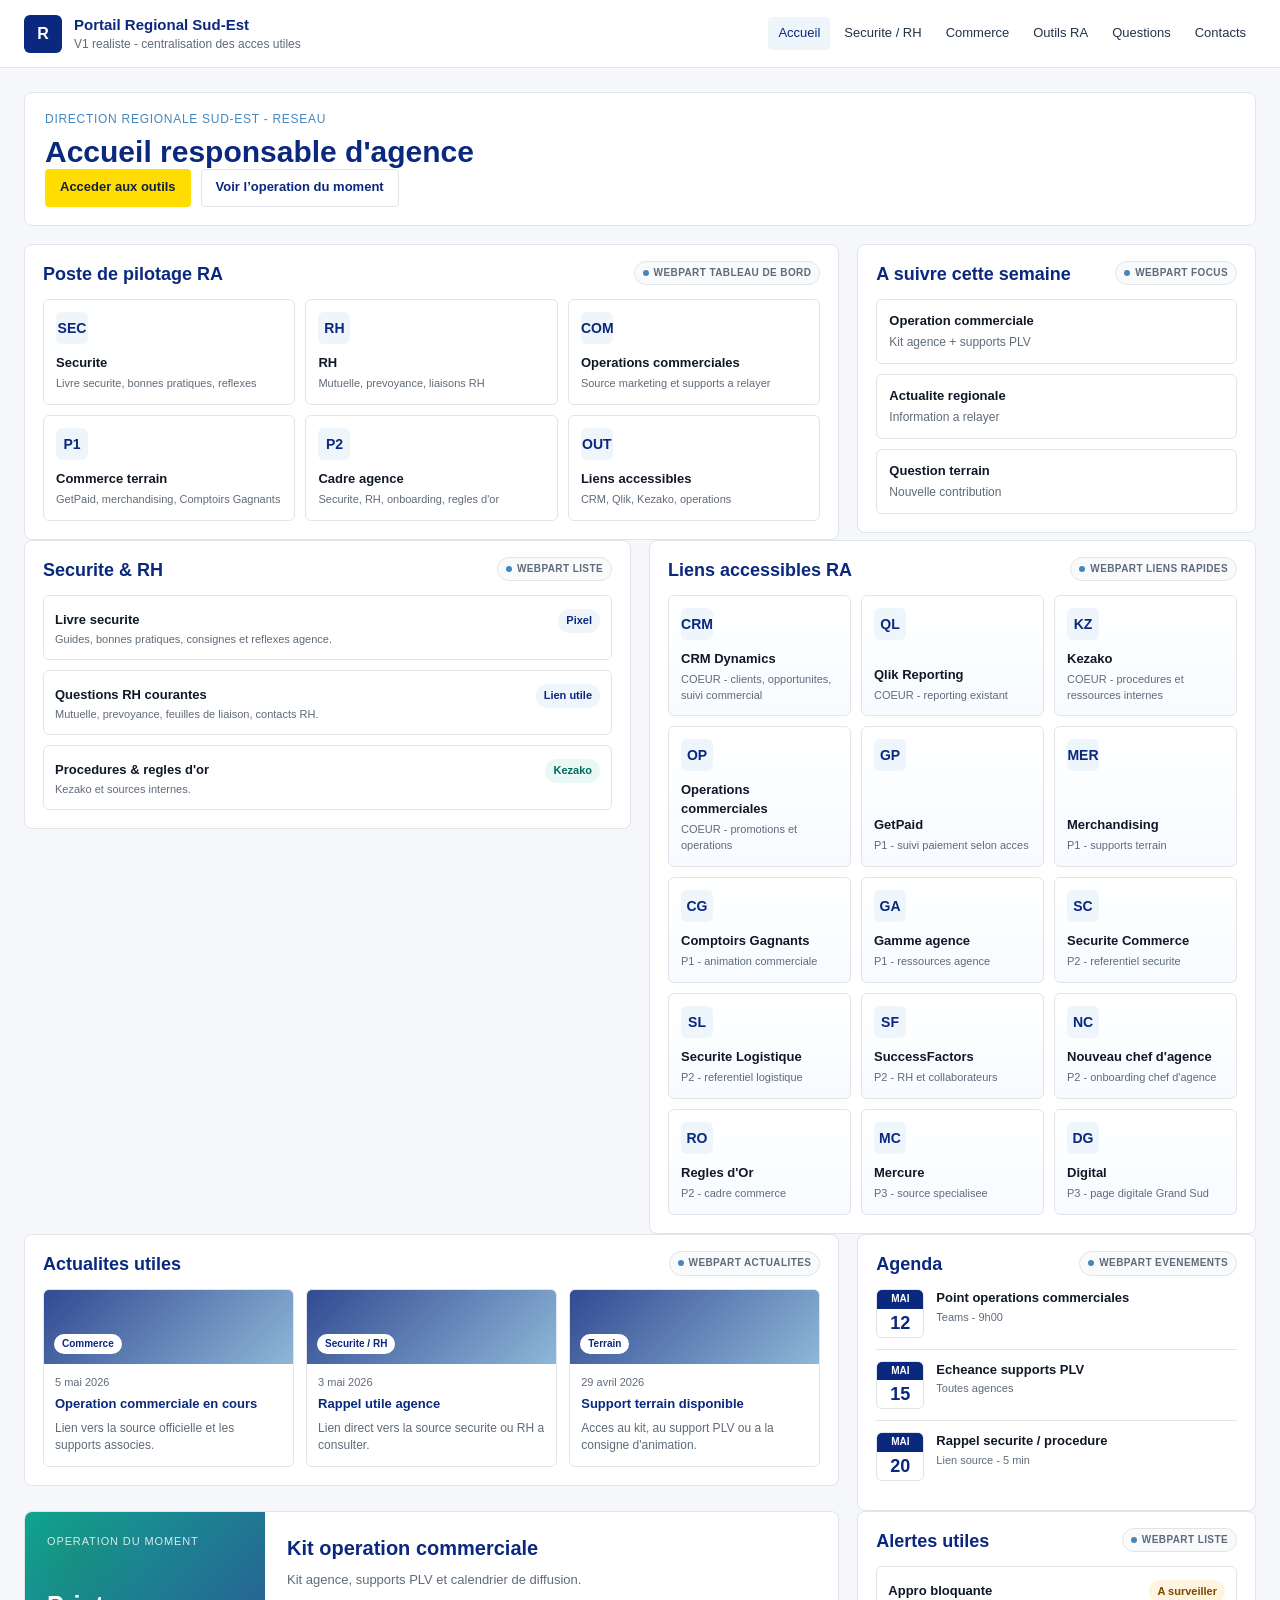
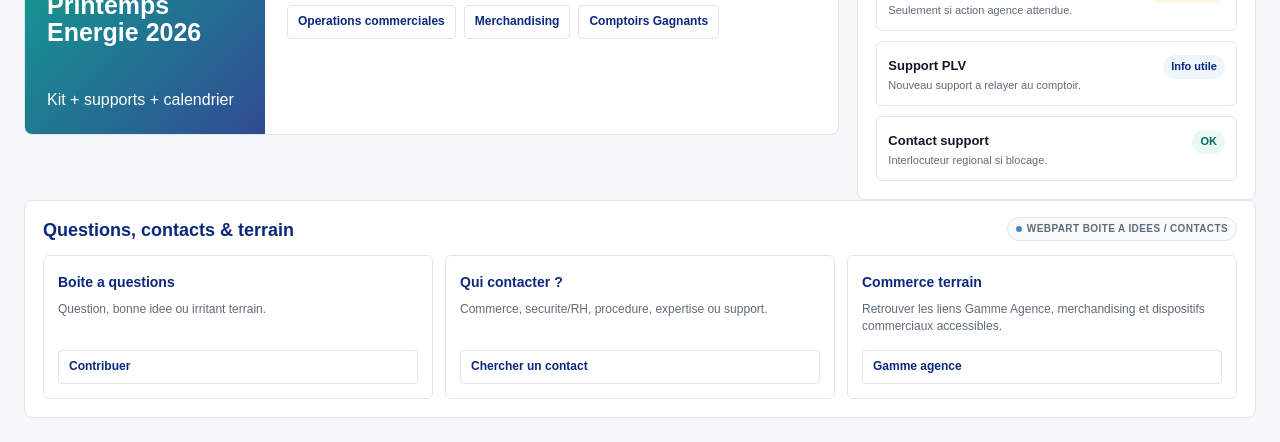
==== commit b48782d2: "Integrate accessible DRSE links into mockups" ====
--- a/maquettes/drse-v1-realiste/index.html
+++ b/maquettes/drse-v1-realiste/index.html
@@ -918,19 +918,19 @@
               </a>
               <a class="tool-card" href="#commerce">
                 <div class="tool-icon">COM</div>
-                <div><strong>Commerce</strong><span>Operations, supports, calendrier Gregoire</span></div>
+                <div><strong>Operations commerciales</strong><span>Source marketing et supports a relayer</span></div>
               </a>
               <a class="tool-card" href="#terrain">
-                <div class="tool-icon">Y</div>
-                <div><strong>Yoobic</strong><span>Animations et execution terrain</span></div>
+                <div class="tool-icon">P1</div>
+                <div><strong>Commerce terrain</strong><span>GetPaid, merchandising, Comptoirs Gagnants</span></div>
               </a>
               <a class="tool-card" href="#terrain">
-                <div class="tool-icon">MER</div>
-                <div><strong>Merchandising</strong><span>Game Agence, immo, gondoles, dispositifs</span></div>
+                <div class="tool-icon">P2</div>
+                <div><strong>Cadre agence</strong><span>Securite, RH, onboarding, regles d'or</span></div>
               </a>
               <a class="tool-card" href="#outils-ra">
                 <div class="tool-icon">OUT</div>
-                <div><strong>Outils RA</strong><span>CRM, Qlik, Pixel, Rexel One News</span></div>
+                <div><strong>Liens accessibles</strong><span>CRM, Qlik, Kezako, operations</span></div>
               </a>
             </div>
           </div>
@@ -986,17 +986,26 @@
           <div class="card span-6" id="outils-ra">
             <div class="card-header">
               <div>
-                <h2 class="card-title">Outils RA</h2>
+                <h2 class="card-title">Liens accessibles RA</h2>
               </div>
               <span class="tag">WebPart Liens rapides</span>
             </div>
             <div class="card-body dashboard-grid">
-              <a class="tool-card source" href="#" data-placeholder="Lien source a connecter vers Pixel / Annuaire Pixel."><div class="tool-icon">PX</div><div><strong>Pixel / Annuaire</strong><span>Point d'entree corporate et recherche interne</span></div></a>
-              <a class="tool-card source" href="#" data-placeholder="Lien source a connecter vers le CRM Rexel."><div class="tool-icon">CRM</div><div><strong>CRM Rexel UI</strong><span>Clients, opportunites, suivi commercial</span></div></a>
-              <a class="tool-card source" href="#" data-placeholder="Lien source a connecter vers Qliksense."><div class="tool-icon">QL</div><div><strong>Qliksense</strong><span>Reporting et tableaux de bord</span></div></a>
-              <a class="tool-card source" href="#" data-placeholder="Lien source a connecter vers Kezako, rubrique procedures utiles RA."><div class="tool-icon">KZ</div><div><strong>Kezako</strong><span>Procedures et modes operatoires</span></div></a>
-              <a class="tool-card source" href="#" data-placeholder="Lien source a connecter vers Rexel One News ou la source d'actualites corporate."><div class="tool-icon">RN</div><div><strong>Rexel One News</strong><span>Actualites corporate</span></div></a>
-              <a class="tool-card source" href="#" data-placeholder="Lien source a connecter vers les configurateurs utiles aux agences."><div class="tool-icon">CF</div><div><strong>Configurateurs</strong><span>Outils de configuration</span></div></a>
+              <a class="tool-card source" href="https://rexelfrprod.crm4.dynamics.com/main.aspx" target="_blank" rel="noopener"><div class="tool-icon">CRM</div><div><strong>CRM Dynamics</strong><span>COEUR - clients, opportunites, suivi commercial</span></div></a>
+              <a class="tool-card source" href="https://rexelfrance.eu.qlikcloud.com/" target="_blank" rel="noopener"><div class="tool-icon">QL</div><div><strong>Qlik Reporting</strong><span>COEUR - reporting existant</span></div></a>
+              <a class="tool-card source" href="/sites/Kezako" target="_blank" rel="noopener"><div class="tool-icon">KZ</div><div><strong>Kezako</strong><span>COEUR - procedures et ressources internes</span></div></a>
+              <a class="tool-card source" href="/sites/fr_pixel-marketing/SitePages/Opérations-promotionnell.aspx" target="_blank" rel="noopener"><div class="tool-icon">OP</div><div><strong>Operations commerciales</strong><span>COEUR - promotions et operations</span></div></a>
+              <a class="tool-card source" href="https://getpaid.france.rexel/" target="_blank" rel="noopener"><div class="tool-icon">GP</div><div><strong>GetPaid</strong><span>P1 - suivi paiement selon acces</span></div></a>
+              <a class="tool-card source" href="/sites/fr_pixel-marketing/SitePages/Merchandising.aspx" target="_blank" rel="noopener"><div class="tool-icon">MER</div><div><strong>Merchandising</strong><span>P1 - supports terrain</span></div></a>
+              <a class="tool-card source" href="/sites/fr_pixel-marketing/SitePages/Comptoirs-Gagnants.aspx" target="_blank" rel="noopener"><div class="tool-icon">CG</div><div><strong>Comptoirs Gagnants</strong><span>P1 - animation commerciale</span></div></a>
+              <a class="tool-card source" href="/sites/fr_GammeAgence/SitePages/Home.aspx" target="_blank" rel="noopener"><div class="tool-icon">GA</div><div><strong>Gamme agence</strong><span>P1 - ressources agence</span></div></a>
+              <a class="tool-card source" href="/sites/fr_pixel-securite/SitePages/Page_Securite_Commerce.aspx" target="_blank" rel="noopener"><div class="tool-icon">SC</div><div><strong>Securite Commerce</strong><span>P2 - referentiel securite</span></div></a>
+              <a class="tool-card source" href="/sites/fr_pixel-securite/SitePages/Page_Securite_Logistique.aspx" target="_blank" rel="noopener"><div class="tool-icon">SL</div><div><strong>Securite Logistique</strong><span>P2 - referentiel logistique</span></div></a>
+              <a class="tool-card source" href="https://performancemanager4.successfactors.com/" target="_blank" rel="noopener"><div class="tool-icon">SF</div><div><strong>SuccessFactors</strong><span>P2 - RH et collaborateurs</span></div></a>
+              <a class="tool-card source" href="/sites/fr_pixel-sgeneraux/SitePages/Nouveau-chef-dagence.aspx" target="_blank" rel="noopener"><div class="tool-icon">NC</div><div><strong>Nouveau chef d'agence</strong><span>P2 - onboarding chef d'agence</span></div></a>
+              <a class="tool-card source" href="/sites/fr_pixel-Commerce/SitePages/Règles-d’Or.aspx" target="_blank" rel="noopener"><div class="tool-icon">RO</div><div><strong>Regles d'Or</strong><span>P2 - cadre commerce</span></div></a>
+              <a class="tool-card source" href="/sites/fr_pixel-mercure" target="_blank" rel="noopener"><div class="tool-icon">MC</div><div><strong>Mercure</strong><span>P3 - source specialisee</span></div></a>
+              <a class="tool-card source" href="/sites/SharePointGrandSud/SitePages/Digital.aspx" target="_blank" rel="noopener"><div class="tool-icon">DG</div><div><strong>Digital</strong><span>P3 - page digitale Grand Sud</span></div></a>
             </div>
           </div>
         </section>
@@ -1014,7 +1023,7 @@
                 <div class="news-visual"><span class="pill">Commerce</span></div>
                 <div class="news-content">
                   <div class="date">5 mai 2026</div>
-                  <a href="#commerce"><strong>Operation commerciale en cours</strong></a>
+                  <a href="/sites/fr_pixel-marketing/SitePages/Opérations-promotionnell.aspx" target="_blank" rel="noopener"><strong>Operation commerciale en cours</strong></a>
                   <p>Lien vers la source officielle et les supports associes.</p>
                 </div>
               </article>
@@ -1022,7 +1031,7 @@
                 <div class="news-visual"><span class="pill">Securite / RH</span></div>
                 <div class="news-content">
                   <div class="date">3 mai 2026</div>
-                  <a href="#securite-rh"><strong>Rappel utile agence</strong></a>
+                  <a href="/sites/fr_pixel-securite/SitePages/Page_Securite_Commerce.aspx" target="_blank" rel="noopener"><strong>Rappel utile agence</strong></a>
                   <p>Lien direct vers la source securite ou RH a consulter.</p>
                 </div>
               </article>
@@ -1030,7 +1039,7 @@
                 <div class="news-visual"><span class="pill">Terrain</span></div>
                 <div class="news-content">
                   <div class="date">29 avril 2026</div>
-                  <a href="#terrain"><strong>Support terrain disponible</strong></a>
+                  <a href="/sites/fr_GammeAgence/SitePages/Home.aspx" target="_blank" rel="noopener"><strong>Support terrain disponible</strong></a>
                   <p>Acces au kit, au support PLV ou a la consigne d'animation.</p>
                 </div>
               </article>
@@ -1083,9 +1092,9 @@
                 Kit agence, supports PLV et calendrier de diffusion.
               </p>
               <div class="mini-actions">
-                <a class="mini-link" href="#" data-placeholder="Lien a connecter vers la bibliotheque du kit operation.">Ouvrir le kit</a>
-                <a class="mini-link" href="#" data-placeholder="Lien a connecter vers le dossier supports PLV.">Supports PLV</a>
-                <a class="mini-link" href="#" data-placeholder="Lien a connecter vers le calendrier Gregoire.">Calendrier Gregoire</a>
+                <a class="mini-link" href="/sites/fr_pixel-marketing/SitePages/Opérations-promotionnell.aspx" target="_blank" rel="noopener">Operations commerciales</a>
+                <a class="mini-link" href="/sites/fr_pixel-marketing/SitePages/Merchandising.aspx" target="_blank" rel="noopener">Merchandising</a>
+                <a class="mini-link" href="/sites/fr_pixel-marketing/SitePages/Comptoirs-Gagnants.aspx" target="_blank" rel="noopener">Comptoirs Gagnants</a>
               </div>
             </div>
           </div>
@@ -1138,10 +1147,10 @@
             </article>
             <article class="question-card" id="terrain">
               <div>
-                <strong>Merchandising / Yoobic</strong>
-                <p>Retrouver les liens Game Agence, immo, dispositifs terrain et execution commerciale.</p>
-              </div>
-              <a class="mini-link" href="#" data-placeholder="Liens a connecter vers Yoobic, Game Agence et les dossiers merchandising.">Ouvrir les liens</a>
+                <strong>Commerce terrain</strong>
+                <p>Retrouver les liens Gamme Agence, merchandising et dispositifs commerciaux accessibles.</p>
+              </div>
+              <a class="mini-link" href="/sites/fr_GammeAgence/SitePages/Home.aspx" target="_blank" rel="noopener">Gamme agence</a>
             </article>
           </div>
         </section>
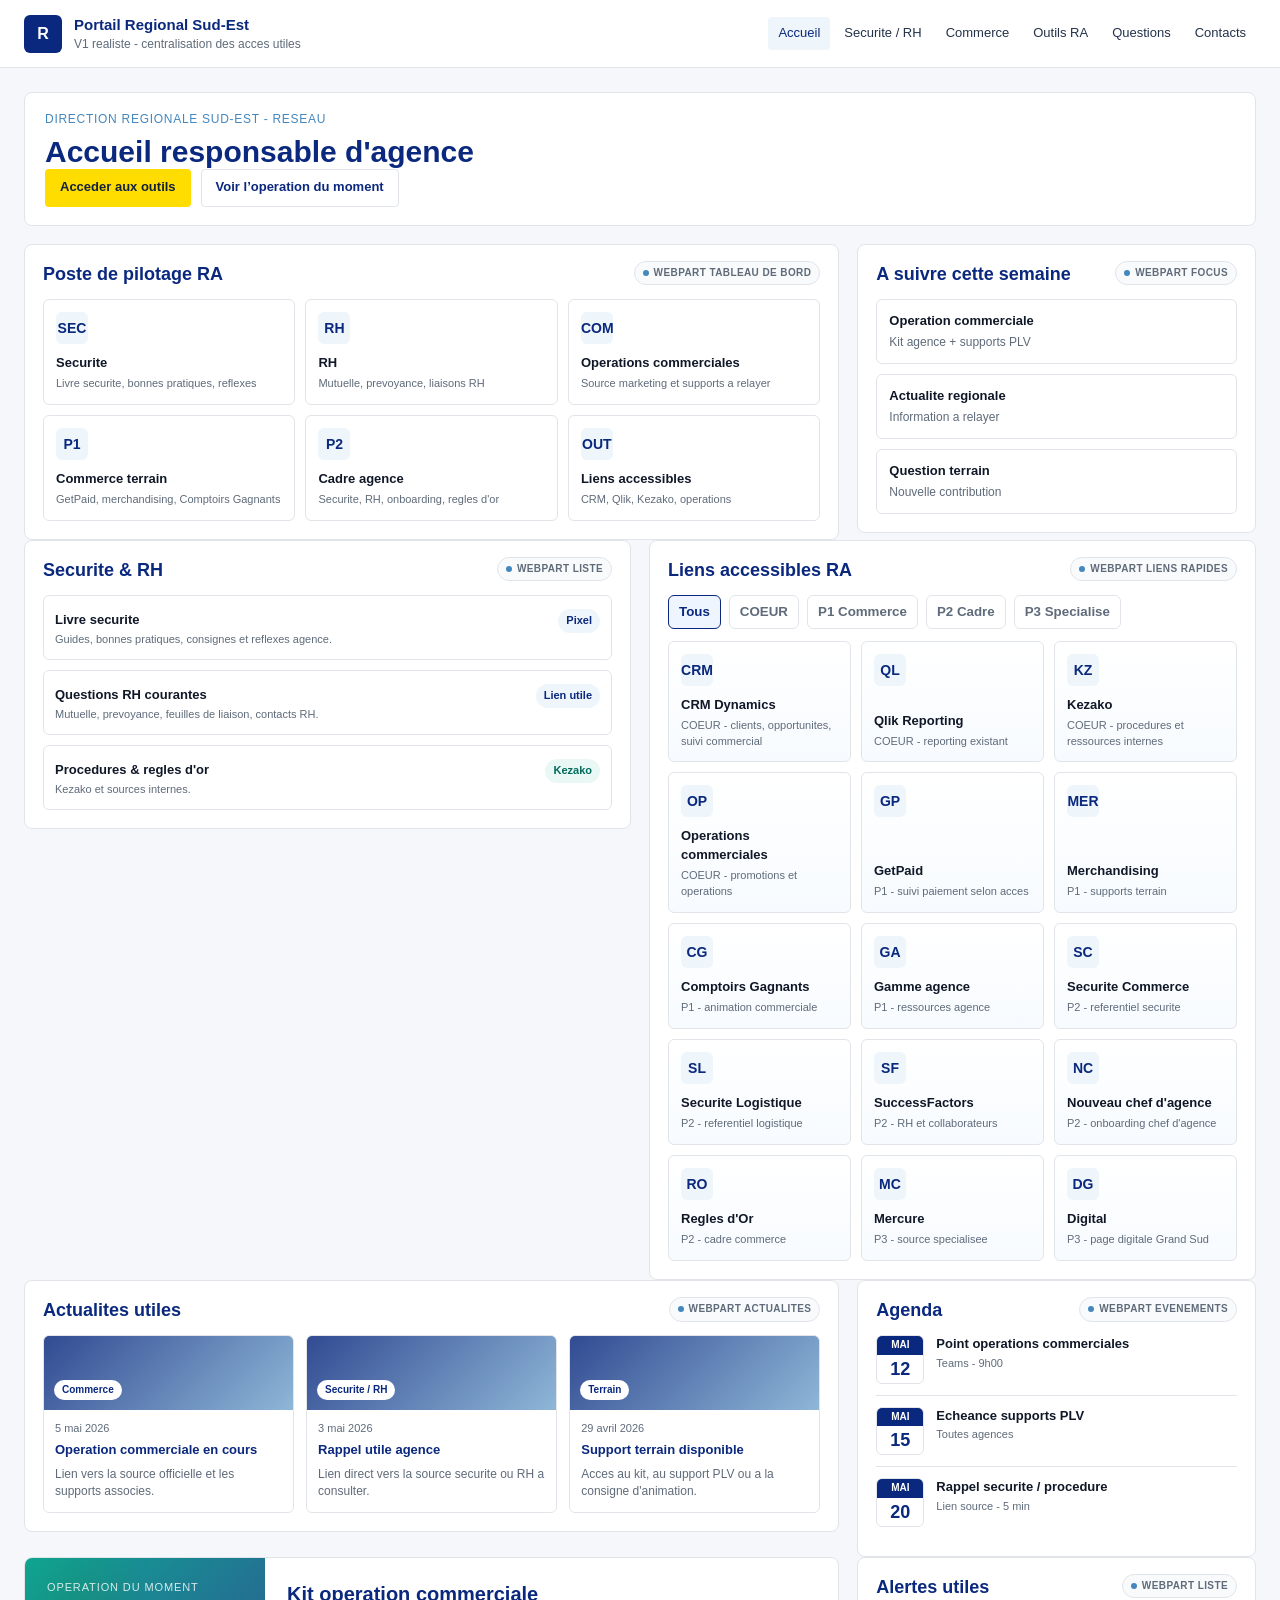
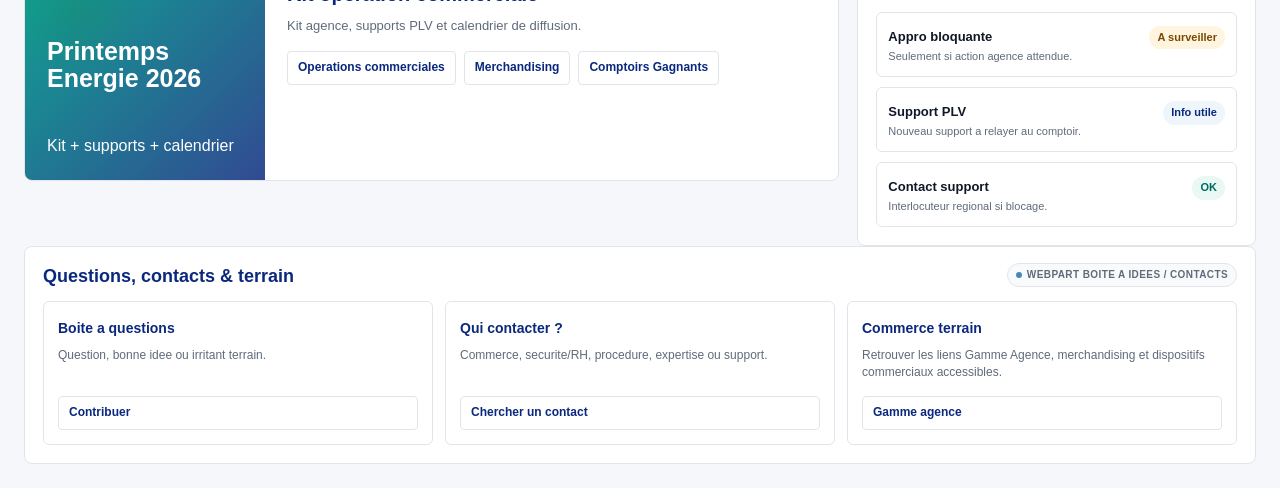
==== commit 3536b4b1: "Add category tabs to DRSE mockups" ====
--- a/maquettes/drse-v1-realiste/index.html
+++ b/maquettes/drse-v1-realiste/index.html
@@ -399,6 +399,34 @@
         display: grid;
         grid-template-columns: repeat(3, minmax(0, 1fr));
         gap: 10px;
+      }
+
+      .access-tabs {
+        display: flex;
+        gap: 8px;
+        flex-wrap: wrap;
+        margin-bottom: 12px;
+      }
+
+      .access-tab {
+        min-height: 34px;
+        border: 1px solid var(--line);
+        border-radius: 6px;
+        background: #fff;
+        color: var(--muted);
+        padding: 0 10px;
+        font-weight: 750;
+      }
+
+      .access-tab[aria-selected="true"] {
+        border-color: var(--rexel-blue);
+        background: #eef5ff;
+        color: var(--rexel-blue);
+        box-shadow: inset 0 -3px 0 var(--yellow);
+      }
+
+      .access-hidden {
+        display: none !important;
       }
 
       .tool-card {
@@ -990,22 +1018,31 @@
               </div>
               <span class="tag">WebPart Liens rapides</span>
             </div>
-            <div class="card-body dashboard-grid">
-              <a class="tool-card source" href="https://rexelfrprod.crm4.dynamics.com/main.aspx" target="_blank" rel="noopener"><div class="tool-icon">CRM</div><div><strong>CRM Dynamics</strong><span>COEUR - clients, opportunites, suivi commercial</span></div></a>
-              <a class="tool-card source" href="https://rexelfrance.eu.qlikcloud.com/" target="_blank" rel="noopener"><div class="tool-icon">QL</div><div><strong>Qlik Reporting</strong><span>COEUR - reporting existant</span></div></a>
-              <a class="tool-card source" href="/sites/Kezako" target="_blank" rel="noopener"><div class="tool-icon">KZ</div><div><strong>Kezako</strong><span>COEUR - procedures et ressources internes</span></div></a>
-              <a class="tool-card source" href="/sites/fr_pixel-marketing/SitePages/Opérations-promotionnell.aspx" target="_blank" rel="noopener"><div class="tool-icon">OP</div><div><strong>Operations commerciales</strong><span>COEUR - promotions et operations</span></div></a>
-              <a class="tool-card source" href="https://getpaid.france.rexel/" target="_blank" rel="noopener"><div class="tool-icon">GP</div><div><strong>GetPaid</strong><span>P1 - suivi paiement selon acces</span></div></a>
-              <a class="tool-card source" href="/sites/fr_pixel-marketing/SitePages/Merchandising.aspx" target="_blank" rel="noopener"><div class="tool-icon">MER</div><div><strong>Merchandising</strong><span>P1 - supports terrain</span></div></a>
-              <a class="tool-card source" href="/sites/fr_pixel-marketing/SitePages/Comptoirs-Gagnants.aspx" target="_blank" rel="noopener"><div class="tool-icon">CG</div><div><strong>Comptoirs Gagnants</strong><span>P1 - animation commerciale</span></div></a>
-              <a class="tool-card source" href="/sites/fr_GammeAgence/SitePages/Home.aspx" target="_blank" rel="noopener"><div class="tool-icon">GA</div><div><strong>Gamme agence</strong><span>P1 - ressources agence</span></div></a>
-              <a class="tool-card source" href="/sites/fr_pixel-securite/SitePages/Page_Securite_Commerce.aspx" target="_blank" rel="noopener"><div class="tool-icon">SC</div><div><strong>Securite Commerce</strong><span>P2 - referentiel securite</span></div></a>
-              <a class="tool-card source" href="/sites/fr_pixel-securite/SitePages/Page_Securite_Logistique.aspx" target="_blank" rel="noopener"><div class="tool-icon">SL</div><div><strong>Securite Logistique</strong><span>P2 - referentiel logistique</span></div></a>
-              <a class="tool-card source" href="https://performancemanager4.successfactors.com/" target="_blank" rel="noopener"><div class="tool-icon">SF</div><div><strong>SuccessFactors</strong><span>P2 - RH et collaborateurs</span></div></a>
-              <a class="tool-card source" href="/sites/fr_pixel-sgeneraux/SitePages/Nouveau-chef-dagence.aspx" target="_blank" rel="noopener"><div class="tool-icon">NC</div><div><strong>Nouveau chef d'agence</strong><span>P2 - onboarding chef d'agence</span></div></a>
-              <a class="tool-card source" href="/sites/fr_pixel-Commerce/SitePages/Règles-d’Or.aspx" target="_blank" rel="noopener"><div class="tool-icon">RO</div><div><strong>Regles d'Or</strong><span>P2 - cadre commerce</span></div></a>
-              <a class="tool-card source" href="/sites/fr_pixel-mercure" target="_blank" rel="noopener"><div class="tool-icon">MC</div><div><strong>Mercure</strong><span>P3 - source specialisee</span></div></a>
-              <a class="tool-card source" href="/sites/SharePointGrandSud/SitePages/Digital.aspx" target="_blank" rel="noopener"><div class="tool-icon">DG</div><div><strong>Digital</strong><span>P3 - page digitale Grand Sud</span></div></a>
+            <div class="card-body">
+              <div class="access-tabs" role="tablist" aria-label="Volets liens accessibles">
+                <button class="access-tab" type="button" data-access-tab="all" aria-selected="true">Tous</button>
+                <button class="access-tab" type="button" data-access-tab="coeur" aria-selected="false">COEUR</button>
+                <button class="access-tab" type="button" data-access-tab="p1" aria-selected="false">P1 Commerce</button>
+                <button class="access-tab" type="button" data-access-tab="p2" aria-selected="false">P2 Cadre</button>
+                <button class="access-tab" type="button" data-access-tab="p3" aria-selected="false">P3 Specialise</button>
+              </div>
+              <div class="dashboard-grid">
+                <a class="tool-card source" data-access-level="coeur" href="https://rexelfrprod.crm4.dynamics.com/main.aspx" target="_blank" rel="noopener"><div class="tool-icon">CRM</div><div><strong>CRM Dynamics</strong><span>COEUR - clients, opportunites, suivi commercial</span></div></a>
+                <a class="tool-card source" data-access-level="coeur" href="https://rexelfrance.eu.qlikcloud.com/" target="_blank" rel="noopener"><div class="tool-icon">QL</div><div><strong>Qlik Reporting</strong><span>COEUR - reporting existant</span></div></a>
+                <a class="tool-card source" data-access-level="coeur" href="/sites/Kezako" target="_blank" rel="noopener"><div class="tool-icon">KZ</div><div><strong>Kezako</strong><span>COEUR - procedures et ressources internes</span></div></a>
+                <a class="tool-card source" data-access-level="coeur" href="/sites/fr_pixel-marketing/SitePages/Opérations-promotionnell.aspx" target="_blank" rel="noopener"><div class="tool-icon">OP</div><div><strong>Operations commerciales</strong><span>COEUR - promotions et operations</span></div></a>
+                <a class="tool-card source" data-access-level="p1" href="https://getpaid.france.rexel/" target="_blank" rel="noopener"><div class="tool-icon">GP</div><div><strong>GetPaid</strong><span>P1 - suivi paiement selon acces</span></div></a>
+                <a class="tool-card source" data-access-level="p1" href="/sites/fr_pixel-marketing/SitePages/Merchandising.aspx" target="_blank" rel="noopener"><div class="tool-icon">MER</div><div><strong>Merchandising</strong><span>P1 - supports terrain</span></div></a>
+                <a class="tool-card source" data-access-level="p1" href="/sites/fr_pixel-marketing/SitePages/Comptoirs-Gagnants.aspx" target="_blank" rel="noopener"><div class="tool-icon">CG</div><div><strong>Comptoirs Gagnants</strong><span>P1 - animation commerciale</span></div></a>
+                <a class="tool-card source" data-access-level="p1" href="/sites/fr_GammeAgence/SitePages/Home.aspx" target="_blank" rel="noopener"><div class="tool-icon">GA</div><div><strong>Gamme agence</strong><span>P1 - ressources agence</span></div></a>
+                <a class="tool-card source" data-access-level="p2" href="/sites/fr_pixel-securite/SitePages/Page_Securite_Commerce.aspx" target="_blank" rel="noopener"><div class="tool-icon">SC</div><div><strong>Securite Commerce</strong><span>P2 - referentiel securite</span></div></a>
+                <a class="tool-card source" data-access-level="p2" href="/sites/fr_pixel-securite/SitePages/Page_Securite_Logistique.aspx" target="_blank" rel="noopener"><div class="tool-icon">SL</div><div><strong>Securite Logistique</strong><span>P2 - referentiel logistique</span></div></a>
+                <a class="tool-card source" data-access-level="p2" href="https://performancemanager4.successfactors.com/" target="_blank" rel="noopener"><div class="tool-icon">SF</div><div><strong>SuccessFactors</strong><span>P2 - RH et collaborateurs</span></div></a>
+                <a class="tool-card source" data-access-level="p2" href="/sites/fr_pixel-sgeneraux/SitePages/Nouveau-chef-dagence.aspx" target="_blank" rel="noopener"><div class="tool-icon">NC</div><div><strong>Nouveau chef d'agence</strong><span>P2 - onboarding chef d'agence</span></div></a>
+                <a class="tool-card source" data-access-level="p2" href="/sites/fr_pixel-Commerce/SitePages/Règles-d’Or.aspx" target="_blank" rel="noopener"><div class="tool-icon">RO</div><div><strong>Regles d'Or</strong><span>P2 - cadre commerce</span></div></a>
+                <a class="tool-card source" data-access-level="p3" href="/sites/fr_pixel-mercure" target="_blank" rel="noopener"><div class="tool-icon">MC</div><div><strong>Mercure</strong><span>P3 - source specialisee</span></div></a>
+                <a class="tool-card source" data-access-level="p3" href="/sites/SharePointGrandSud/SitePages/Digital.aspx" target="_blank" rel="noopener"><div class="tool-icon">DG</div><div><strong>Digital</strong><span>P3 - page digitale Grand Sud</span></div></a>
+              </div>
             </div>
           </div>
         </section>
@@ -1187,6 +1224,19 @@
           link.classList.add("active");
         });
       });
+
+      const accessTabs = [...document.querySelectorAll(".access-tab")];
+      const accessCards = [...document.querySelectorAll("[data-access-level]")];
+
+      accessTabs.forEach((button) => {
+        button.addEventListener("click", () => {
+          const level = button.dataset.accessTab;
+          accessTabs.forEach((tab) => tab.setAttribute("aria-selected", String(tab === button)));
+          accessCards.forEach((card) => {
+            card.classList.toggle("access-hidden", level !== "all" && card.dataset.accessLevel !== level);
+          });
+        });
+      });
     </script>
   </body>
 </html>
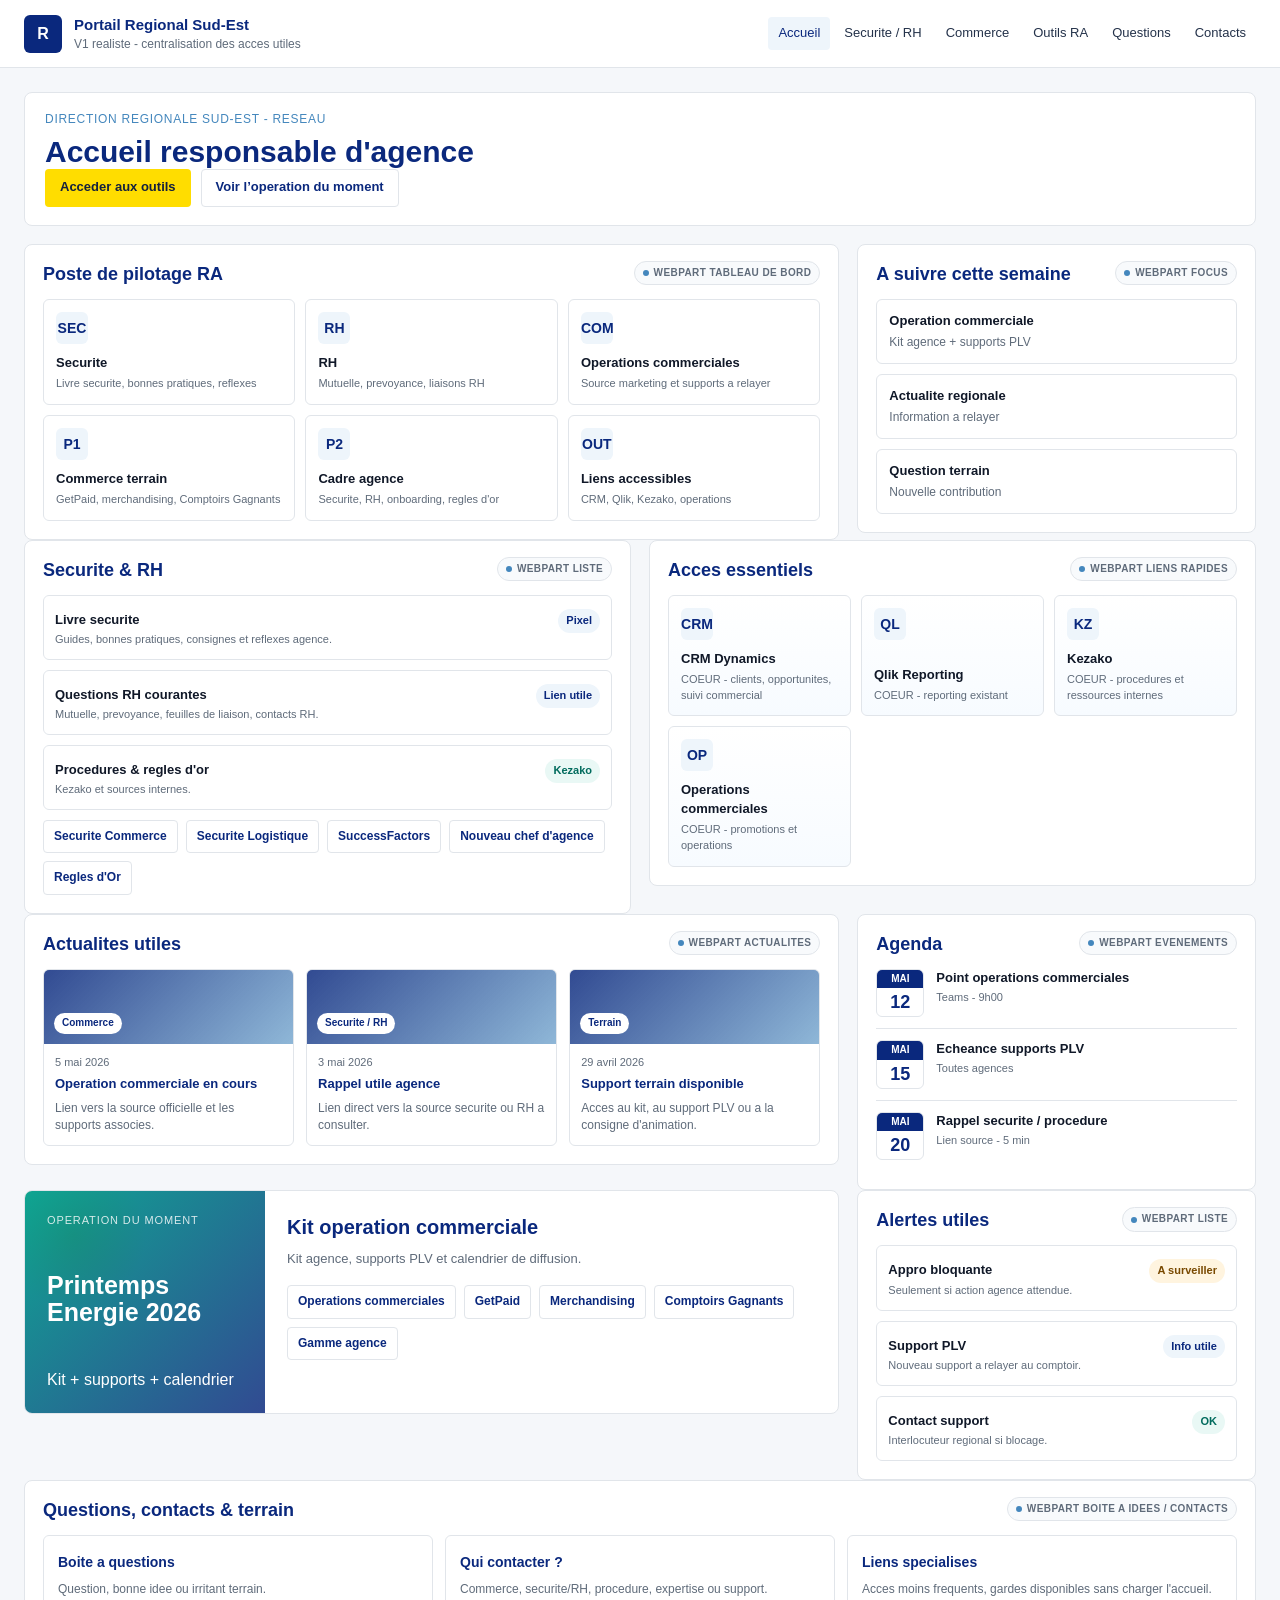
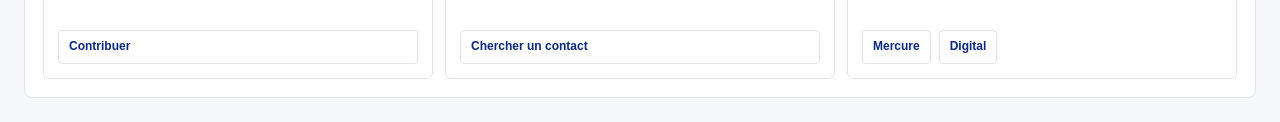
==== commit 478cd6c6: "Distribute DRSE links across portal sections" ====
--- a/maquettes/drse-v1-realiste/index.html
+++ b/maquettes/drse-v1-realiste/index.html
@@ -1008,40 +1008,29 @@
                 <div><strong>Procedures & regles d'or</strong><span>Kezako et sources internes.</span></div>
                 <span class="badge ok">Kezako</span>
               </div>
+              <div class="mini-actions">
+                <a class="mini-link" href="/sites/fr_pixel-securite/SitePages/Page_Securite_Commerce.aspx" target="_blank" rel="noopener">Securite Commerce</a>
+                <a class="mini-link" href="/sites/fr_pixel-securite/SitePages/Page_Securite_Logistique.aspx" target="_blank" rel="noopener">Securite Logistique</a>
+                <a class="mini-link" href="https://performancemanager4.successfactors.com/" target="_blank" rel="noopener">SuccessFactors</a>
+                <a class="mini-link" href="/sites/fr_pixel-sgeneraux/SitePages/Nouveau-chef-dagence.aspx" target="_blank" rel="noopener">Nouveau chef d'agence</a>
+                <a class="mini-link" href="/sites/fr_pixel-Commerce/SitePages/Règles-d’Or.aspx" target="_blank" rel="noopener">Regles d'Or</a>
+              </div>
             </div>
           </div>
 
           <div class="card span-6" id="outils-ra">
             <div class="card-header">
               <div>
-                <h2 class="card-title">Liens accessibles RA</h2>
+                <h2 class="card-title">Acces essentiels</h2>
               </div>
               <span class="tag">WebPart Liens rapides</span>
             </div>
             <div class="card-body">
-              <div class="access-tabs" role="tablist" aria-label="Volets liens accessibles">
-                <button class="access-tab" type="button" data-access-tab="all" aria-selected="true">Tous</button>
-                <button class="access-tab" type="button" data-access-tab="coeur" aria-selected="false">COEUR</button>
-                <button class="access-tab" type="button" data-access-tab="p1" aria-selected="false">P1 Commerce</button>
-                <button class="access-tab" type="button" data-access-tab="p2" aria-selected="false">P2 Cadre</button>
-                <button class="access-tab" type="button" data-access-tab="p3" aria-selected="false">P3 Specialise</button>
-              </div>
               <div class="dashboard-grid">
                 <a class="tool-card source" data-access-level="coeur" href="https://rexelfrprod.crm4.dynamics.com/main.aspx" target="_blank" rel="noopener"><div class="tool-icon">CRM</div><div><strong>CRM Dynamics</strong><span>COEUR - clients, opportunites, suivi commercial</span></div></a>
                 <a class="tool-card source" data-access-level="coeur" href="https://rexelfrance.eu.qlikcloud.com/" target="_blank" rel="noopener"><div class="tool-icon">QL</div><div><strong>Qlik Reporting</strong><span>COEUR - reporting existant</span></div></a>
                 <a class="tool-card source" data-access-level="coeur" href="/sites/Kezako" target="_blank" rel="noopener"><div class="tool-icon">KZ</div><div><strong>Kezako</strong><span>COEUR - procedures et ressources internes</span></div></a>
                 <a class="tool-card source" data-access-level="coeur" href="/sites/fr_pixel-marketing/SitePages/Opérations-promotionnell.aspx" target="_blank" rel="noopener"><div class="tool-icon">OP</div><div><strong>Operations commerciales</strong><span>COEUR - promotions et operations</span></div></a>
-                <a class="tool-card source" data-access-level="p1" href="https://getpaid.france.rexel/" target="_blank" rel="noopener"><div class="tool-icon">GP</div><div><strong>GetPaid</strong><span>P1 - suivi paiement selon acces</span></div></a>
-                <a class="tool-card source" data-access-level="p1" href="/sites/fr_pixel-marketing/SitePages/Merchandising.aspx" target="_blank" rel="noopener"><div class="tool-icon">MER</div><div><strong>Merchandising</strong><span>P1 - supports terrain</span></div></a>
-                <a class="tool-card source" data-access-level="p1" href="/sites/fr_pixel-marketing/SitePages/Comptoirs-Gagnants.aspx" target="_blank" rel="noopener"><div class="tool-icon">CG</div><div><strong>Comptoirs Gagnants</strong><span>P1 - animation commerciale</span></div></a>
-                <a class="tool-card source" data-access-level="p1" href="/sites/fr_GammeAgence/SitePages/Home.aspx" target="_blank" rel="noopener"><div class="tool-icon">GA</div><div><strong>Gamme agence</strong><span>P1 - ressources agence</span></div></a>
-                <a class="tool-card source" data-access-level="p2" href="/sites/fr_pixel-securite/SitePages/Page_Securite_Commerce.aspx" target="_blank" rel="noopener"><div class="tool-icon">SC</div><div><strong>Securite Commerce</strong><span>P2 - referentiel securite</span></div></a>
-                <a class="tool-card source" data-access-level="p2" href="/sites/fr_pixel-securite/SitePages/Page_Securite_Logistique.aspx" target="_blank" rel="noopener"><div class="tool-icon">SL</div><div><strong>Securite Logistique</strong><span>P2 - referentiel logistique</span></div></a>
-                <a class="tool-card source" data-access-level="p2" href="https://performancemanager4.successfactors.com/" target="_blank" rel="noopener"><div class="tool-icon">SF</div><div><strong>SuccessFactors</strong><span>P2 - RH et collaborateurs</span></div></a>
-                <a class="tool-card source" data-access-level="p2" href="/sites/fr_pixel-sgeneraux/SitePages/Nouveau-chef-dagence.aspx" target="_blank" rel="noopener"><div class="tool-icon">NC</div><div><strong>Nouveau chef d'agence</strong><span>P2 - onboarding chef d'agence</span></div></a>
-                <a class="tool-card source" data-access-level="p2" href="/sites/fr_pixel-Commerce/SitePages/Règles-d’Or.aspx" target="_blank" rel="noopener"><div class="tool-icon">RO</div><div><strong>Regles d'Or</strong><span>P2 - cadre commerce</span></div></a>
-                <a class="tool-card source" data-access-level="p3" href="/sites/fr_pixel-mercure" target="_blank" rel="noopener"><div class="tool-icon">MC</div><div><strong>Mercure</strong><span>P3 - source specialisee</span></div></a>
-                <a class="tool-card source" data-access-level="p3" href="/sites/SharePointGrandSud/SitePages/Digital.aspx" target="_blank" rel="noopener"><div class="tool-icon">DG</div><div><strong>Digital</strong><span>P3 - page digitale Grand Sud</span></div></a>
               </div>
             </div>
           </div>
@@ -1130,8 +1119,10 @@
               </p>
               <div class="mini-actions">
                 <a class="mini-link" href="/sites/fr_pixel-marketing/SitePages/Opérations-promotionnell.aspx" target="_blank" rel="noopener">Operations commerciales</a>
+                <a class="mini-link" href="https://getpaid.france.rexel/" target="_blank" rel="noopener">GetPaid</a>
                 <a class="mini-link" href="/sites/fr_pixel-marketing/SitePages/Merchandising.aspx" target="_blank" rel="noopener">Merchandising</a>
                 <a class="mini-link" href="/sites/fr_pixel-marketing/SitePages/Comptoirs-Gagnants.aspx" target="_blank" rel="noopener">Comptoirs Gagnants</a>
+                <a class="mini-link" href="/sites/fr_GammeAgence/SitePages/Home.aspx" target="_blank" rel="noopener">Gamme agence</a>
               </div>
             </div>
           </div>
@@ -1184,10 +1175,13 @@
             </article>
             <article class="question-card" id="terrain">
               <div>
-                <strong>Commerce terrain</strong>
-                <p>Retrouver les liens Gamme Agence, merchandising et dispositifs commerciaux accessibles.</p>
-              </div>
-              <a class="mini-link" href="/sites/fr_GammeAgence/SitePages/Home.aspx" target="_blank" rel="noopener">Gamme agence</a>
+                <strong>Liens specialises</strong>
+                <p>Acces moins frequents, gardes disponibles sans charger l'accueil.</p>
+              </div>
+              <div class="mini-actions">
+                <a class="mini-link" href="/sites/fr_pixel-mercure" target="_blank" rel="noopener">Mercure</a>
+                <a class="mini-link" href="/sites/SharePointGrandSud/SitePages/Digital.aspx" target="_blank" rel="noopener">Digital</a>
+              </div>
             </article>
           </div>
         </section>
